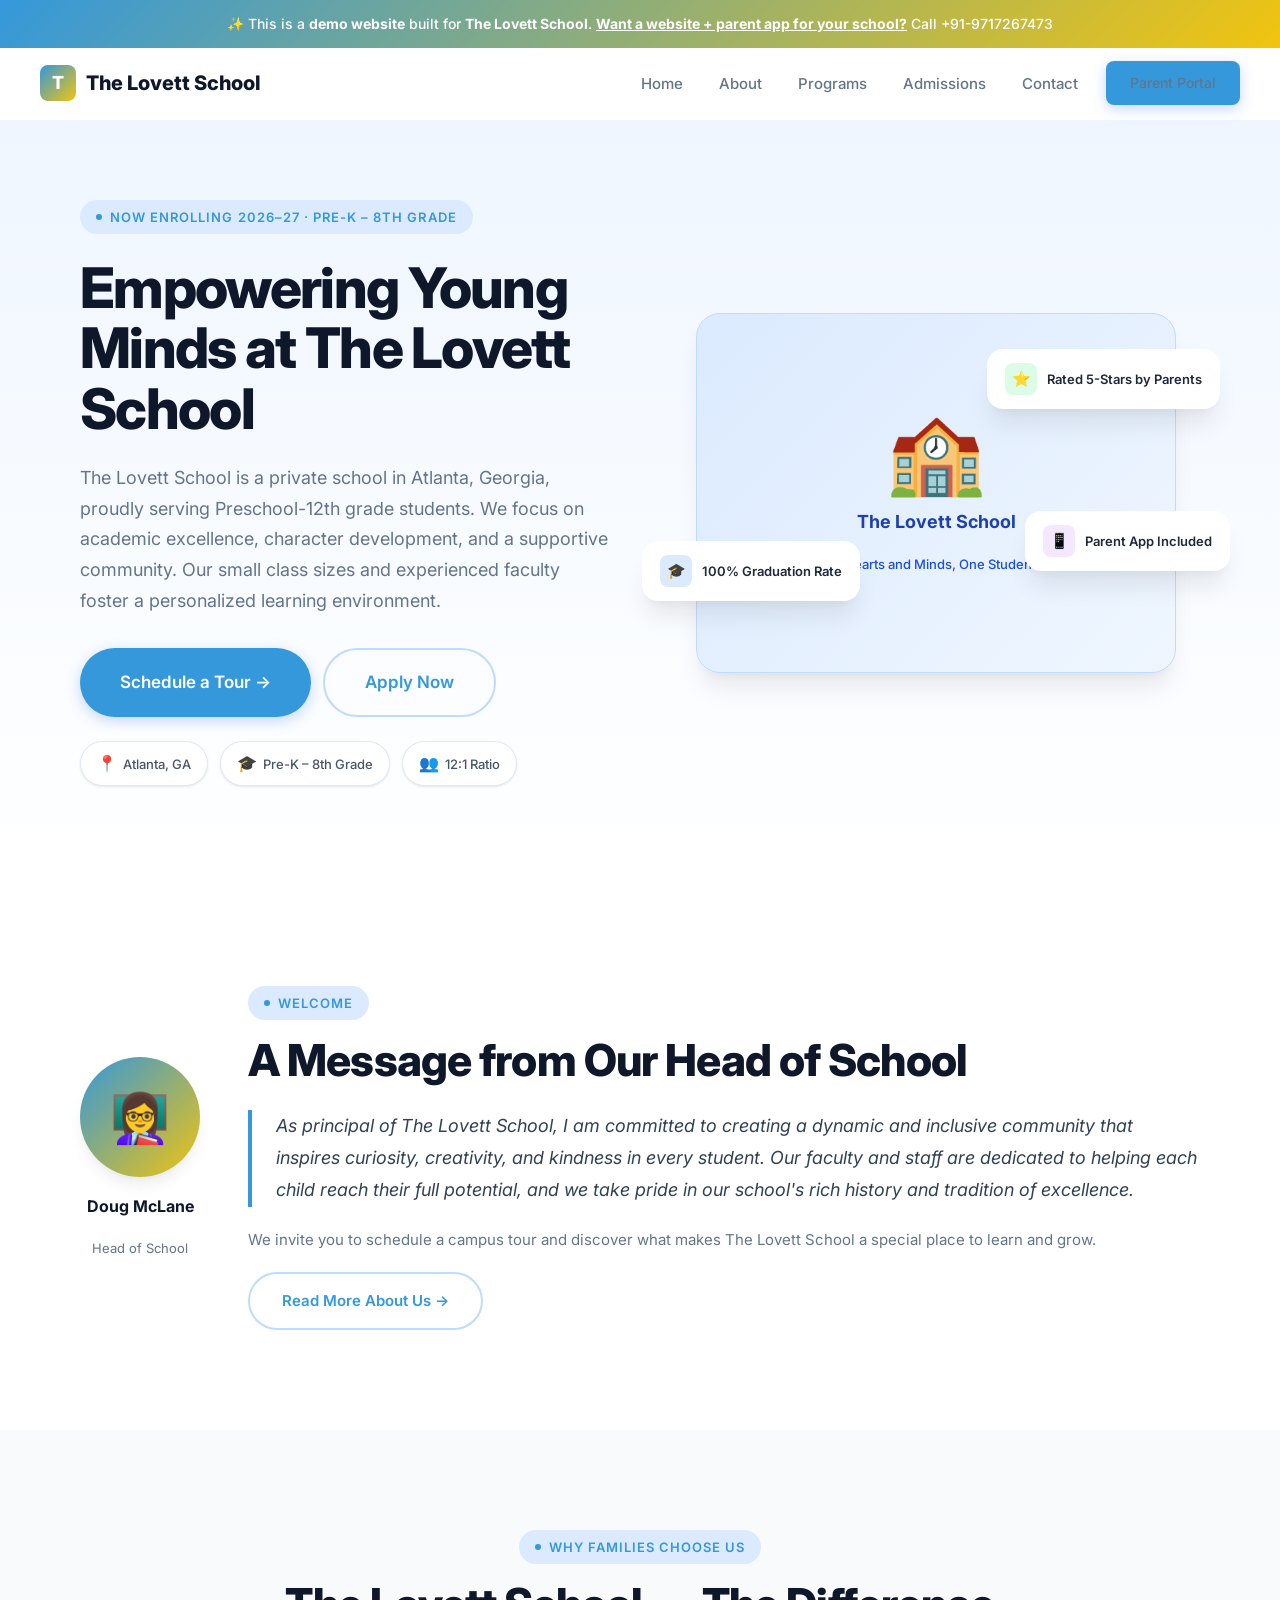
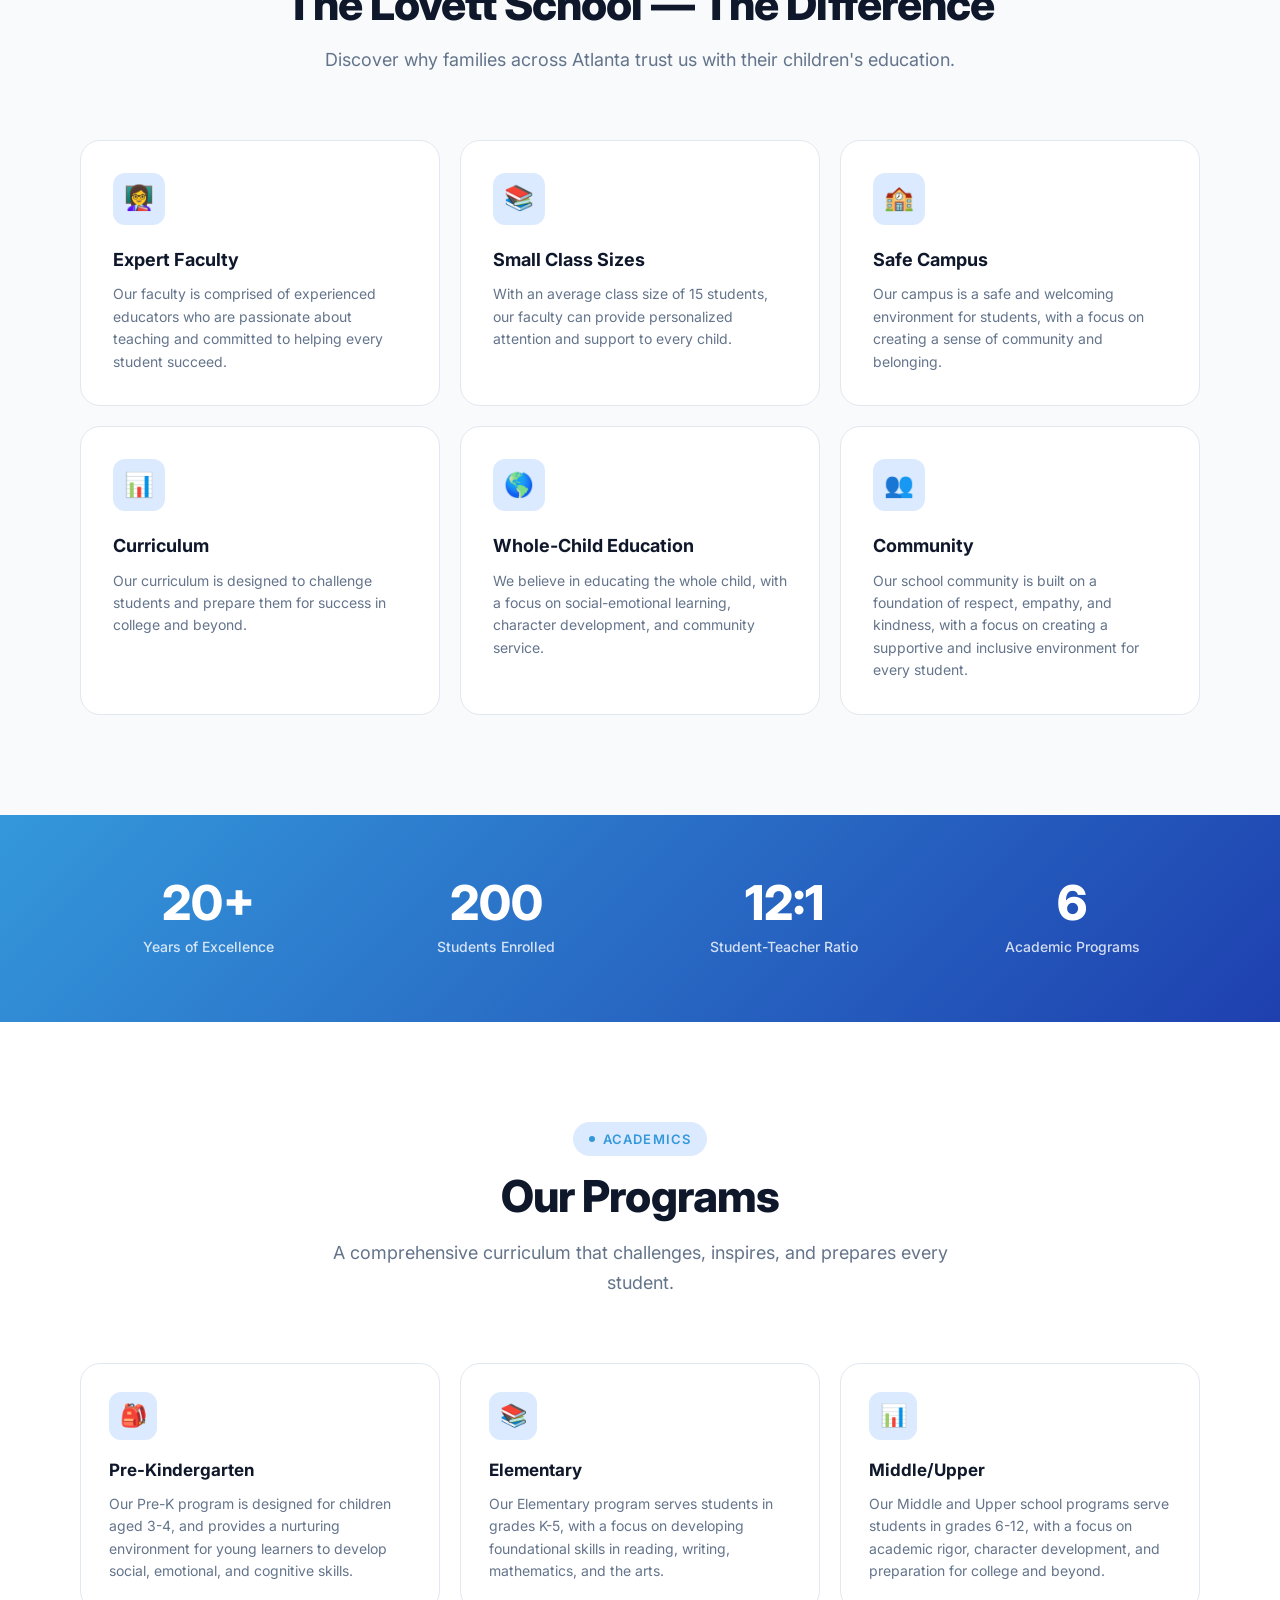
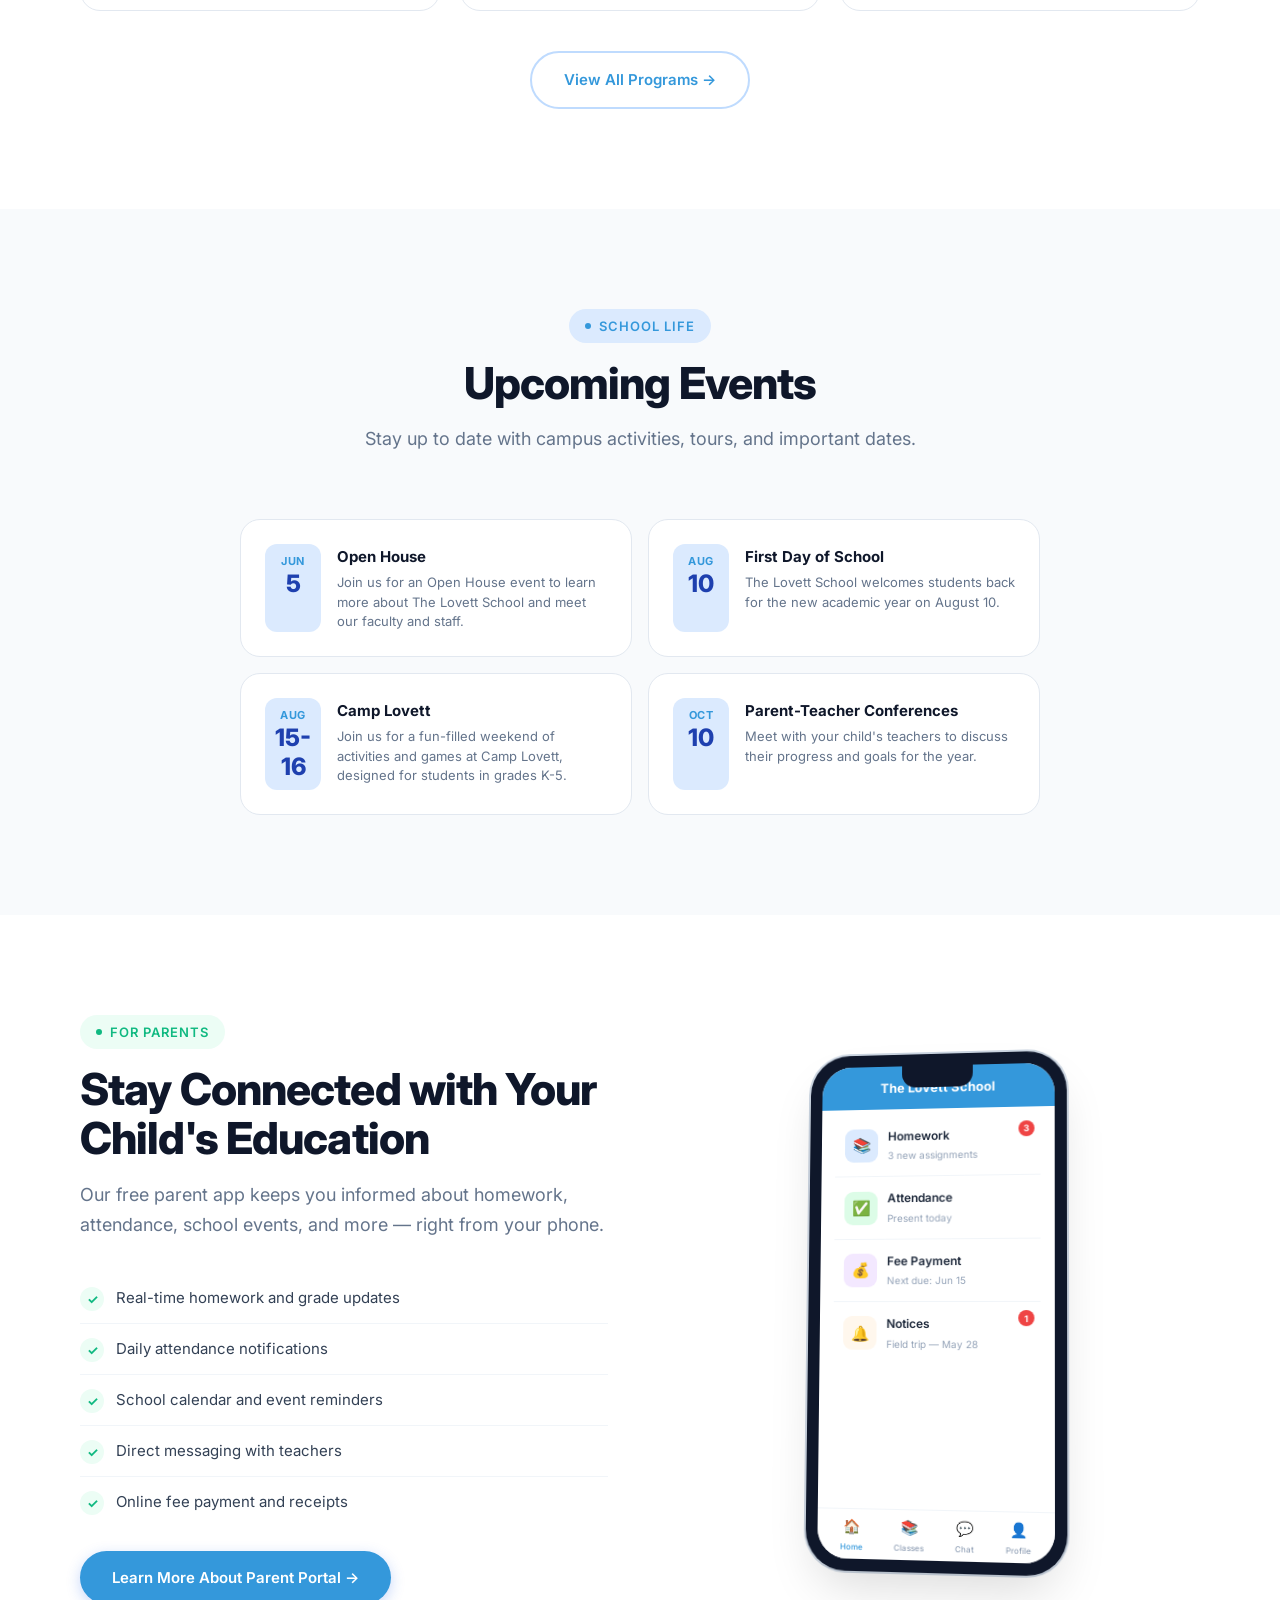
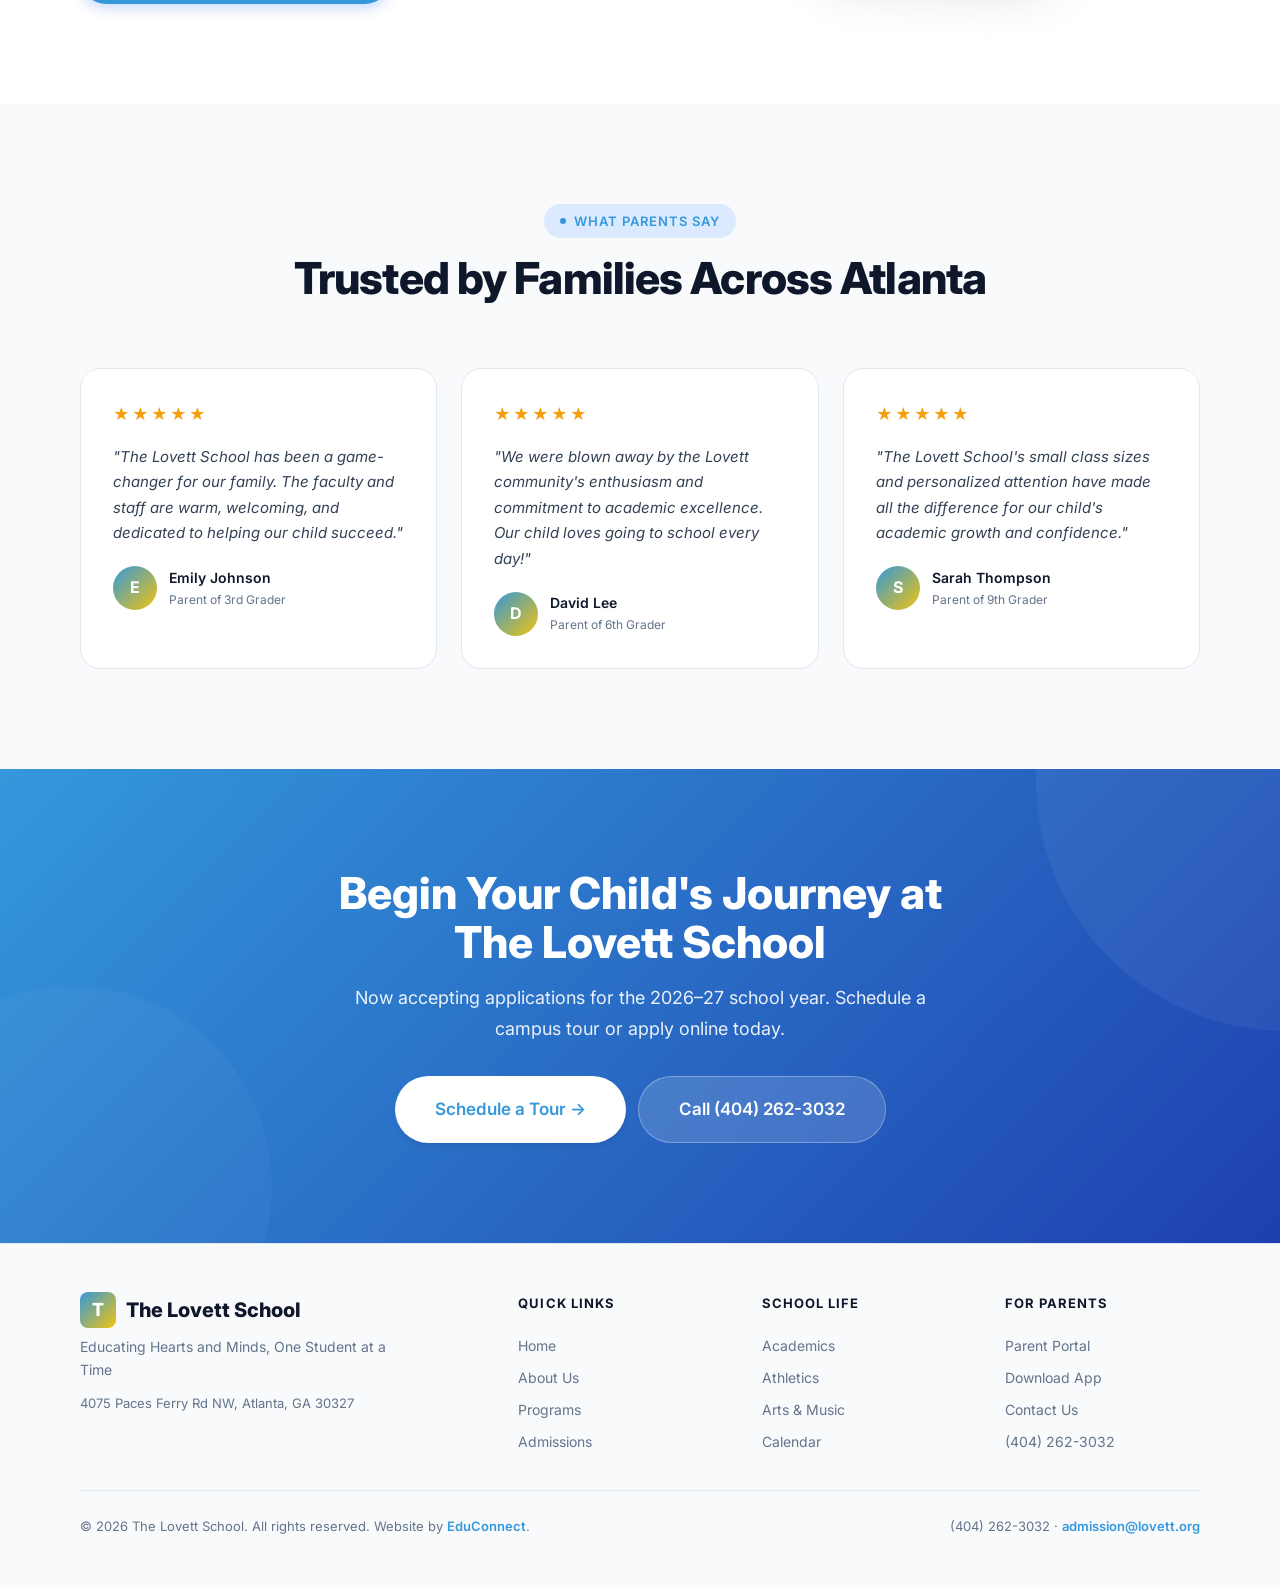
==== index.html @ d3aa0a4f "Initial demo site for The Lovett School" ====
<!DOCTYPE html><html lang="en"><head>
  <meta charset="UTF-8"><meta name="viewport" content="width=device-width,initial-scale=1.0">
  <title>Home — The Lovett School</title>
  <meta name="description" content="Home — The Lovett School, a premier school in Atlanta, GA serving Pre-K – 8th Grade.">
  <meta property="og:title" content="Home — The Lovett School"><meta property="og:type" content="website">
  <link rel="preconnect" href="https://fonts.googleapis.com"><link rel="preconnect" href="https://fonts.gstatic.com" crossorigin>
  <link href="https://fonts.googleapis.com/css2?family=Inter:wght@400;500;600;700;800&display=swap" rel="stylesheet">
  <link rel="stylesheet" href="/styles.css"><script src="/main.js" defer></script>
</head><body><div class="demo-banner">
  ✨ This is a <strong>demo website</strong> built for <strong>The Lovett School</strong>.
  <a href="mailto:bhupender@myfirststepschool.com">Want a website + parent app for your school?</a> Call +91-9717267473
</div>
<nav class="navbar">
  <a href="/" class="logo"><span class="logo-icon">T</span>The Lovett School</a>
  <div class="nav-links">
    <a href="/">Home</a>
    <a href="/about.html">About</a>
    <a href="/programs.html">Programs</a>
    <a href="/admissions.html">Admissions</a>
    <a href="/contact.html">Contact</a>
    <a href="/parents.html" class="btn btn-primary" style="padding:10px 24px;font-size:14px">Parent Portal</a>
  </div>
  <button class="hamburger" aria-label="Toggle menu"><span></span><span></span><span></span></button>
</nav><main>
<section class="hero"><div class="container"><div class="hero-inner">
  <div class="hero-content">
    <div class="badge animate-on-scroll mb-6">Now Enrolling 2026–27 · Pre-K – 8th Grade</div>
    <h1 class="heading-xl animate-on-scroll mb-6">Empowering Young Minds at The Lovett School</h1>
    <p class="text-lg text-muted animate-on-scroll mb-8">The Lovett School is a private school in Atlanta, Georgia, proudly serving Preschool-12th grade students. We focus on academic excellence, character development, and a supportive community. Our small class sizes and experienced faculty foster a personalized learning environment.</p>
    <div class="hero-actions animate-on-scroll">
      <a href="/admissions.html" class="btn btn-primary btn-lg">Schedule a Tour →</a>
      <a href="/admissions.html" class="btn btn-outline btn-lg">Apply Now</a>
    </div>
    <div class="hero-info-cards animate-on-scroll" style="margin-top:24px">
      <div class="info-chip"><span class="ic-icon">📍</span> Atlanta, GA</div>
      <div class="info-chip"><span class="ic-icon">🎓</span> Pre-K – 8th Grade</div>
      <div class="info-chip"><span class="ic-icon">👥</span> 12:1 Ratio</div>
    </div>
  </div>
  <div class="hero-visual animate-on-scroll">
    <div class="school-illustration"><div class="school-illustration-inner">
      <div class="school-building">🏫</div><h3>The Lovett School</h3><p>Educating Hearts and Minds, One Student at a Time</p>
    </div></div>
    <div class="float-card card-1"><div class="fc-icon green">⭐</div>Rated 5-Stars by Parents</div>
    <div class="float-card card-2"><div class="fc-icon blue">🎓</div>100% Graduation Rate</div>
    <div class="float-card card-3"><div class="fc-icon purple">📱</div>Parent App Included</div>
  </div>
</div></div></section>

<section class="welcome-section section-padding"><div class="container"><div class="welcome-grid">
  <div class="principal-card animate-on-scroll">
    <div class="principal-avatar">👩‍🏫</div>
    <div class="principal-name">Doug McLane</div><div class="principal-title">Head of School</div>
  </div>
  <div class="welcome-text animate-on-scroll">
    <div class="badge mb-4">Welcome</div>
    <h2 class="heading-lg mb-6">A Message from Our Head of School</h2>
    <blockquote>As principal of The Lovett School, I am committed to creating a dynamic and inclusive community that inspires curiosity, creativity, and kindness in every student. Our faculty and staff are dedicated to helping each child reach their full potential, and we take pride in our school's rich history and tradition of excellence.</blockquote>
    <p>We invite you to schedule a campus tour and discover what makes The Lovett School a special place to learn and grow.</p>
    <a href="/about.html" class="btn btn-outline" style="margin-top:20px">Read More About Us →</a>
  </div>
</div></div></section>

<section class="features-section section-padding"><div class="container">
  <div class="text-center mb-16">
    <div class="badge animate-on-scroll mb-4">Why Families Choose Us</div>
    <h2 class="heading-lg animate-on-scroll mb-4">The Lovett School — The Difference</h2>
    <p class="text-lg text-muted max-w-lg mx-auto animate-on-scroll">Discover why families across Atlanta trust us with their children's education.</p>
  </div>
  <div class="features-grid">
      <div class="feature-card animate-on-scroll stagger-1">
        <div class="feature-icon">👩‍🏫</div><h3>Expert Faculty</h3><p>Our faculty is comprised of experienced educators who are passionate about teaching and committed to helping every student succeed.</p>
      </div>
      <div class="feature-card animate-on-scroll stagger-2">
        <div class="feature-icon">📚</div><h3>Small Class Sizes</h3><p>With an average class size of 15 students, our faculty can provide personalized attention and support to every child.</p>
      </div>
      <div class="feature-card animate-on-scroll stagger-3">
        <div class="feature-icon">🏫</div><h3>Safe Campus</h3><p>Our campus is a safe and welcoming environment for students, with a focus on creating a sense of community and belonging.</p>
      </div>
      <div class="feature-card animate-on-scroll stagger-4">
        <div class="feature-icon">📊</div><h3>Curriculum</h3><p>Our curriculum is designed to challenge students and prepare them for success in college and beyond.</p>
      </div>
      <div class="feature-card animate-on-scroll stagger-5">
        <div class="feature-icon">🌎</div><h3>Whole-Child Education</h3><p>We believe in educating the whole child, with a focus on social-emotional learning, character development, and community service.</p>
      </div>
      <div class="feature-card animate-on-scroll stagger-6">
        <div class="feature-icon">👥</div><h3>Community</h3><p>Our school community is built on a foundation of respect, empathy, and kindness, with a focus on creating a supportive and inclusive environment for every student.</p>
      </div></div>
</div></section>

<section class="stats-section"><div class="container"><div class="stats-grid">
  <div class="animate-on-scroll stagger-1"><div class="stat-value" data-count="20" data-suffix="+">0+</div><div class="stat-label">Years of Excellence</div></div>
  <div class="animate-on-scroll stagger-2"><div class="stat-value" data-count="200">0</div><div class="stat-label">Students Enrolled</div></div>
  <div class="animate-on-scroll stagger-3"><div class="stat-value">12:1</div><div class="stat-label">Student-Teacher Ratio</div></div>
  <div class="animate-on-scroll stagger-4"><div class="stat-value" data-count="6">0</div><div class="stat-label">Academic Programs</div></div>
</div></div></section>

<section class="programs-section section-padding"><div class="container">
  <div class="text-center mb-16">
    <div class="badge animate-on-scroll mb-4">Academics</div>
    <h2 class="heading-lg animate-on-scroll mb-4">Our Programs</h2>
    <p class="text-lg text-muted max-w-lg mx-auto animate-on-scroll">A comprehensive curriculum that challenges, inspires, and prepares every student.</p>
  </div>
  <div class="programs-grid">
      <div class="program-card animate-on-scroll stagger-1">
        <div class="program-icon">🎒</div><h3>Pre-Kindergarten</h3><p>Our Pre-K program is designed for children aged 3-4, and provides a nurturing environment for young learners to develop social, emotional, and cognitive skills.</p>
      </div>
      <div class="program-card animate-on-scroll stagger-2">
        <div class="program-icon">📚</div><h3>Elementary</h3><p>Our Elementary program serves students in grades K-5, with a focus on developing foundational skills in reading, writing, mathematics, and the arts.</p>
      </div>
      <div class="program-card animate-on-scroll stagger-3">
        <div class="program-icon">📊</div><h3>Middle/Upper</h3><p>Our Middle and Upper school programs serve students in grades 6-12, with a focus on academic rigor, character development, and preparation for college and beyond.</p>
      </div></div>
  <div class="text-center animate-on-scroll" style="margin-top:40px"><a href="/programs.html" class="btn btn-outline">View All Programs →</a></div>
</div></section>

<section class="events-section section-padding"><div class="container">
  <div class="text-center mb-16">
    <div class="badge animate-on-scroll mb-4">School Life</div>
    <h2 class="heading-lg animate-on-scroll mb-4">Upcoming Events</h2>
    <p class="text-lg text-muted max-w-lg mx-auto animate-on-scroll">Stay up to date with campus activities, tours, and important dates.</p>
  </div>
  <div class="events-grid"><div class="event-card animate-on-scroll stagger-1">
        <div class="event-date"><div class="month">Jun</div><div class="day">5</div></div>
        <div class="event-info"><h4>Open House</h4><p>Join us for an Open House event to learn more about The Lovett School and meet our faculty and staff.</p></div>
      </div><div class="event-card animate-on-scroll stagger-2">
        <div class="event-date"><div class="month">Aug</div><div class="day">10</div></div>
        <div class="event-info"><h4>First Day of School</h4><p>The Lovett School welcomes students back for the new academic year on August 10.</p></div>
      </div><div class="event-card animate-on-scroll stagger-3">
        <div class="event-date"><div class="month">Aug</div><div class="day">15-16</div></div>
        <div class="event-info"><h4>Camp Lovett</h4><p>Join us for a fun-filled weekend of activities and games at Camp Lovett, designed for students in grades K-5.</p></div>
      </div><div class="event-card animate-on-scroll stagger-4">
        <div class="event-date"><div class="month">Oct</div><div class="day">10</div></div>
        <div class="event-info"><h4>Parent-Teacher Conferences</h4><p>Meet with your child's teachers to discuss their progress and goals for the year.</p></div>
      </div></div>
</div></section>

<section class="portal-section section-padding"><div class="container"><div class="portal-grid">
  <div>
    <div class="badge accent animate-on-scroll mb-4">For Parents</div>
    <h2 class="heading-lg animate-on-scroll mb-4">Stay Connected with Your Child's Education</h2>
    <p class="text-lg text-muted animate-on-scroll mb-8">Our free parent app keeps you informed about homework, attendance, school events, and more — right from your phone.</p>
    <ul class="portal-features animate-on-scroll">
      <li><span class="pf-icon">✓</span>Real-time homework and grade updates</li>
      <li><span class="pf-icon">✓</span>Daily attendance notifications</li>
      <li><span class="pf-icon">✓</span>School calendar and event reminders</li>
      <li><span class="pf-icon">✓</span>Direct messaging with teachers</li>
      <li><span class="pf-icon">✓</span>Online fee payment and receipts</li>
    </ul>
    <a href="/parents.html" class="btn btn-primary animate-on-scroll" style="margin-top:24px">Learn More About Parent Portal →</a>
  </div>
  <div class="animate-on-scroll" style="display:flex;justify-content:center">
    <div class="phone-mockup"><div class="phone-screen">
      <div class="phone-status-bar">The Lovett School</div>
      <div class="phone-screen-content">
        <div class="phone-nav-item"><div class="phone-nav-icon blue">📚</div><div><div class="phone-nav-label">Homework</div><div class="phone-nav-sub">3 new assignments</div></div><div class="phone-badge">3</div></div>
        <div class="phone-nav-item"><div class="phone-nav-icon green">✅</div><div><div class="phone-nav-label">Attendance</div><div class="phone-nav-sub">Present today</div></div></div>
        <div class="phone-nav-item"><div class="phone-nav-icon purple">💰</div><div><div class="phone-nav-label">Fee Payment</div><div class="phone-nav-sub">Next due: Jun 15</div></div></div>
        <div class="phone-nav-item"><div class="phone-nav-icon orange">🔔</div><div><div class="phone-nav-label">Notices</div><div class="phone-nav-sub">Field trip — May 28</div></div><div class="phone-badge">1</div></div>
      </div>
      <div class="phone-bottom-bar">
        <div class="phone-tab active"><div style="font-size:14px">🏠</div>Home</div>
        <div class="phone-tab"><div style="font-size:14px">📚</div>Classes</div>
        <div class="phone-tab"><div style="font-size:14px">💬</div>Chat</div>
        <div class="phone-tab"><div style="font-size:14px">👤</div>Profile</div>
      </div>
    </div></div>
  </div>
</div></div></section>

<section class="testimonials-section section-padding"><div class="container">
  <div class="text-center mb-16">
    <div class="badge animate-on-scroll mb-4">What Parents Say</div>
    <h2 class="heading-lg animate-on-scroll mb-4">Trusted by Families Across Atlanta</h2>
  </div>
  <div class="testimonials-grid">
      <div class="testimonial-card animate-on-scroll stagger-1">
        <div class="stars"><span class="star">★</span><span class="star">★</span><span class="star">★</span><span class="star">★</span><span class="star">★</span></div>
        <p class="testimonial-text">"The Lovett School has been a game-changer for our family. The faculty and staff are warm, welcoming, and dedicated to helping our child succeed."</p>
        <div class="testimonial-author"><div class="author-avatar">E</div>
        <div class="author-info"><div class="author-name">Emily Johnson</div><div class="author-role">Parent of 3rd Grader</div></div></div>
      </div>
      <div class="testimonial-card animate-on-scroll stagger-2">
        <div class="stars"><span class="star">★</span><span class="star">★</span><span class="star">★</span><span class="star">★</span><span class="star">★</span></div>
        <p class="testimonial-text">"We were blown away by the Lovett community's enthusiasm and commitment to academic excellence. Our child loves going to school every day!"</p>
        <div class="testimonial-author"><div class="author-avatar">D</div>
        <div class="author-info"><div class="author-name">David Lee</div><div class="author-role">Parent of 6th Grader</div></div></div>
      </div>
      <div class="testimonial-card animate-on-scroll stagger-3">
        <div class="stars"><span class="star">★</span><span class="star">★</span><span class="star">★</span><span class="star">★</span><span class="star">★</span></div>
        <p class="testimonial-text">"The Lovett School's small class sizes and personalized attention have made all the difference for our child's academic growth and confidence."</p>
        <div class="testimonial-author"><div class="author-avatar">S</div>
        <div class="author-info"><div class="author-name">Sarah Thompson</div><div class="author-role">Parent of 9th Grader</div></div></div>
      </div></div>
</div></section>

<section class="cta-section"><div class="container"><div class="cta-content animate-on-scroll">
  <h2>Begin Your Child's Journey at The Lovett School</h2>
  <p>Now accepting applications for the 2026–27 school year. Schedule a campus tour or apply online today.</p>
  <div class="cta-actions">
    <a href="/admissions.html" class="btn btn-white btn-lg">Schedule a Tour →</a>
    <a href="tel:(404) 262-3032" class="btn btn-lg" style="background:rgba(255,255,255,.15);color:white;border:1px solid rgba(255,255,255,.3)">Call (404) 262-3032</a>
  </div>
</div></div></section>
</main><footer class="footer">
  <div class="container">
    <div class="footer-grid">
      <div class="footer-brand">
        <div class="logo" style="margin-bottom:8px"><span class="logo-icon">T</span>The Lovett School</div>
        <p>Educating Hearts and Minds, One Student at a Time</p>
        <p style="margin-top:12px;font-size:13px">4075 Paces Ferry Rd NW, Atlanta, GA 30327</p>
      </div>
      <div class="footer-col"><h4>Quick Links</h4><a href="/">Home</a><a href="/about.html">About Us</a><a href="/programs.html">Programs</a><a href="/admissions.html">Admissions</a></div>
      <div class="footer-col"><h4>School Life</h4><a href="/programs.html">Academics</a><a href="/programs.html">Athletics</a><a href="/programs.html">Arts &amp; Music</a><a href="/contact.html">Calendar</a></div>
      <div class="footer-col"><h4>For Parents</h4><a href="/parents.html">Parent Portal</a><a href="/parents.html">Download App</a><a href="/contact.html">Contact Us</a><a href="tel:(404) 262-3032">(404) 262-3032</a></div>
    </div>
    <div class="footer-bottom">
      <p>&copy; 2026 The Lovett School. All rights reserved. Website by <a href="mailto:bhupender@myfirststepschool.com">EduConnect</a>.</p>
      <p>(404) 262-3032 &middot; <a href="mailto:admission@lovett.org">admission@lovett.org</a></p>
    </div>
  </div>
</footer></body></html>
---- styles.css ----
/* ===== DESIGN SYSTEM — LIGHT PROFESSIONAL ===== */
:root{
  --primary:#3498db;--primary-50:#eff6ff;--primary-100:#dbeafe;--primary-200:#bfdbfe;
  --primary-500:#3498db;--primary-600:#1d4ed8;--primary-700:#1e40af;
  --secondary:#f1c40f;--accent:#10b981;--accent-50:#ecfdf5;
  --white:#fff;--gray-50:#f8fafc;--gray-100:#f1f5f9;--gray-200:#e2e8f0;--gray-300:#cbd5e1;
  --gray-400:#94a3b8;--gray-500:#64748b;--gray-600:#475569;--gray-700:#334155;
  --gray-800:#1e293b;--gray-900:#0f172a;
  --bg:var(--white);--bg-alt:var(--gray-50);--text:var(--gray-700);
  --text-heading:var(--gray-900);--text-muted:var(--gray-500);--border:var(--gray-200);
  --shadow-sm:0 1px 3px rgba(0,0,0,.06),0 1px 2px rgba(0,0,0,.04);
  --shadow-md:0 4px 6px -1px rgba(0,0,0,.07),0 2px 4px -2px rgba(0,0,0,.05);
  --shadow-lg:0 10px 15px -3px rgba(0,0,0,.08),0 4px 6px -4px rgba(0,0,0,.04);
  --shadow-xl:0 20px 25px -5px rgba(0,0,0,.08),0 8px 10px -6px rgba(0,0,0,.04);
  --shadow-2xl:0 25px 50px -12px rgba(0,0,0,.15);
  --shadow-primary:0 4px 14px rgba(37,99,235,.25);
  --radius-sm:8px;--radius-md:12px;--radius-lg:16px;--radius-xl:20px;--radius-2xl:24px;--radius-full:9999px;
  --font:'Inter',-apple-system,BlinkMacSystemFont,'Segoe UI',sans-serif;
}
*,*::before,*::after{margin:0;padding:0;box-sizing:border-box}
html{scroll-behavior:smooth;-webkit-font-smoothing:antialiased}
body{font-family:var(--font);background:var(--bg);color:var(--text);line-height:1.7;overflow-x:hidden;font-size:16px}
a{color:inherit;text-decoration:none}img{max-width:100%;display:block}button{font-family:inherit;cursor:pointer}
.container{max-width:1200px;margin:0 auto;padding:0 24px}
@media(min-width:768px){.container{padding:0 40px}}
.section-padding{padding:80px 0}
@media(min-width:768px){.section-padding{padding:100px 0}}
.badge{display:inline-flex;align-items:center;gap:8px;padding:6px 16px;font-size:13px;font-weight:600;text-transform:uppercase;letter-spacing:.08em;border-radius:var(--radius-full);background:var(--primary-100);color:var(--primary)}
.badge::before{content:'';width:6px;height:6px;border-radius:50%;background:var(--primary);animation:pulse 2s infinite}
.badge.accent{background:var(--accent-50);color:var(--accent)}.badge.accent::before{background:var(--accent)}
.heading-xl{font-size:clamp(32px,5vw,56px);font-weight:800;line-height:1.08;letter-spacing:-.03em;color:var(--text-heading)}
.heading-lg{font-size:clamp(28px,4vw,44px);font-weight:800;line-height:1.12;letter-spacing:-.02em;color:var(--text-heading)}
.heading-md{font-size:clamp(22px,3vw,32px);font-weight:700;line-height:1.2;color:var(--text-heading)}
.heading-sm{font-size:20px;font-weight:700;line-height:1.3;color:var(--text-heading)}
.text-lg{font-size:18px;line-height:1.7;color:var(--text)}
.text-base{font-size:16px;line-height:1.7;color:var(--text)}
.text-sm{font-size:14px;line-height:1.6;color:var(--text-muted)}
.text-center{text-align:center}.text-muted{color:var(--text-muted)}
.gradient-text{background:linear-gradient(135deg,var(--primary),var(--secondary));-webkit-background-clip:text;-webkit-text-fill-color:transparent;background-clip:text}
.max-w-lg{max-width:640px}.mx-auto{margin-left:auto;margin-right:auto}
.mb-4{margin-bottom:16px}.mb-6{margin-bottom:24px}.mb-8{margin-bottom:32px}
.mb-12{margin-bottom:48px}.mb-16{margin-bottom:64px}
.btn{display:inline-flex;align-items:center;justify-content:center;gap:8px;padding:14px 32px;font-size:15px;font-weight:600;border-radius:var(--radius-full);border:none;cursor:pointer;transition:all .25s cubic-bezier(.4,0,.2,1);text-decoration:none;white-space:nowrap}
.btn-primary{background:var(--primary);color:var(--white);box-shadow:var(--shadow-primary)}
.btn-primary:hover{background:var(--primary-600);transform:translateY(-2px);box-shadow:0 8px 24px rgba(37,99,235,.3)}
.btn-lg{padding:18px 40px;font-size:17px}
.btn-outline{background:transparent;color:var(--primary);border:2px solid var(--primary-200)}
.btn-outline:hover{background:var(--primary-50);border-color:var(--primary);transform:translateY(-2px)}
.btn-white{background:var(--white);color:var(--primary);box-shadow:var(--shadow-md)}
.btn-white:hover{transform:translateY(-2px);box-shadow:var(--shadow-lg)}
.demo-banner{background:linear-gradient(135deg,var(--primary),var(--secondary));color:var(--white);text-align:center;padding:12px 24px;font-size:14px;font-weight:500;position:relative;z-index:200}
.demo-banner strong{font-weight:700}.demo-banner a{color:var(--white);text-decoration:underline;font-weight:700}
.navbar{position:sticky;top:0;z-index:100;display:flex;justify-content:space-between;align-items:center;padding:0 24px;height:72px;background:rgba(255,255,255,.92);backdrop-filter:blur(20px) saturate(180%);border-bottom:1px solid transparent;transition:all .3s ease}
@media(min-width:768px){.navbar{padding:0 40px}}
.navbar.scrolled{border-bottom-color:var(--border);box-shadow:var(--shadow-sm)}
.logo{display:flex;align-items:center;gap:10px;font-size:18px;font-weight:800;color:var(--text-heading)}
@media(min-width:768px){.logo{font-size:20px}}
.logo-icon{width:36px;height:36px;border-radius:var(--radius-sm);background:linear-gradient(135deg,var(--primary),var(--secondary));display:flex;align-items:center;justify-content:center;color:white;font-size:18px;font-weight:800}
.nav-links{display:flex;gap:4px;align-items:center}
.nav-links a{padding:8px 16px;font-size:15px;font-weight:500;color:var(--text-muted);border-radius:var(--radius-sm);transition:all .2s ease}
.nav-links a:hover{color:var(--text-heading);background:var(--gray-50)}
.nav-links .btn{margin-left:8px}
.hamburger{display:none;background:none;border:none;padding:8px;min-height:44px;min-width:44px;flex-direction:column;justify-content:center;align-items:center}
.hamburger span{display:block;width:22px;height:2px;background:var(--gray-700);margin:3px 0;transition:all .3s ease;border-radius:2px}
.hamburger.active span:nth-child(1){transform:rotate(45deg) translate(4px,4px)}
.hamburger.active span:nth-child(2){opacity:0}
.hamburger.active span:nth-child(3){transform:rotate(-45deg) translate(4px,-4px)}
@media(max-width:768px){.hamburger{display:flex}.nav-links{display:none;position:fixed;top:72px;left:0;right:0;bottom:0;background:var(--white);flex-direction:column;align-items:center;justify-content:center;gap:16px;z-index:200}.nav-links.open{display:flex}.nav-links a{font-size:18px;padding:12px 24px}}
.hero{position:relative;overflow:hidden;background:linear-gradient(180deg,var(--primary-50) 0%,var(--white) 100%)}
.hero-inner{display:grid;grid-template-columns:1fr;gap:48px;align-items:center;padding:60px 0 80px}
@media(min-width:1024px){.hero-inner{grid-template-columns:1fr 1fr;gap:64px;padding:80px 0 100px}}
.hero-content{max-width:560px}
@media(max-width:1023px){.hero-content{text-align:center;margin:0 auto}}
.hero-actions{display:flex;gap:12px;flex-wrap:wrap}
@media(max-width:1023px){.hero-actions{justify-content:center}}
.hero-visual{display:flex;justify-content:center;align-items:center;position:relative}
.school-illustration{position:relative;width:100%;max-width:480px;aspect-ratio:4/3;border-radius:var(--radius-2xl);overflow:hidden;background:linear-gradient(135deg,var(--primary-100),var(--primary-50));border:1px solid var(--primary-200);box-shadow:var(--shadow-xl)}
.school-illustration-inner{width:100%;height:100%;display:flex;flex-direction:column;align-items:center;justify-content:center;gap:16px;padding:32px}
.school-building{font-size:80px;line-height:1}
.school-illustration h3{font-size:18px;font-weight:700;color:var(--primary-700);text-align:center}
.school-illustration p{font-size:13px;color:var(--primary-600);text-align:center;font-weight:500}
.hero-info-cards{display:flex;gap:12px;flex-wrap:wrap;margin-top:20px}
@media(max-width:1023px){.hero-info-cards{justify-content:center}}
.info-chip{display:flex;align-items:center;gap:6px;padding:8px 16px;background:var(--white);border:1px solid var(--border);border-radius:var(--radius-full);font-size:13px;font-weight:500;color:var(--gray-600);box-shadow:var(--shadow-sm)}
.info-chip .ic-icon{font-size:16px}
.float-card{position:absolute;background:var(--white);border-radius:var(--radius-lg);box-shadow:var(--shadow-xl);padding:14px 18px;display:flex;align-items:center;gap:10px;font-size:13px;font-weight:600;color:var(--gray-800);animation:float-gentle 4s ease-in-out infinite;z-index:5;white-space:nowrap}
.float-card.card-1{top:10%;right:-20px;animation-delay:0s}
.float-card.card-2{bottom:20%;left:-30px;animation-delay:1.5s}
.float-card.card-3{top:55%;right:-30px;animation-delay:3s}
.float-card .fc-icon{width:32px;height:32px;border-radius:8px;display:flex;align-items:center;justify-content:center;font-size:15px}
.float-card .fc-icon.green{background:#dcfce7;color:#16a34a}
.float-card .fc-icon.blue{background:var(--primary-100);color:var(--primary)}
.float-card .fc-icon.purple{background:#f3e8ff;color:#9333ea}
.welcome-section{background:var(--white)}
.welcome-grid{display:grid;grid-template-columns:1fr;gap:40px;align-items:center}
@media(min-width:768px){.welcome-grid{grid-template-columns:auto 1fr;gap:48px}}
.principal-card{display:flex;flex-direction:column;align-items:center;text-align:center;gap:16px}
.principal-avatar{width:120px;height:120px;border-radius:50%;background:linear-gradient(135deg,var(--primary),var(--secondary));display:flex;align-items:center;justify-content:center;font-size:48px;color:white;box-shadow:var(--shadow-lg)}
.principal-name{font-size:16px;font-weight:700;color:var(--text-heading)}
.principal-title{font-size:13px;color:var(--text-muted)}
.welcome-text blockquote{font-size:18px;font-style:italic;color:var(--text);line-height:1.8;border-left:4px solid var(--primary);padding-left:24px;margin-bottom:20px}
.welcome-text p{font-size:15px;color:var(--text-muted);line-height:1.7}
.features-section{background:var(--bg-alt)}
.features-grid{display:grid;grid-template-columns:1fr;gap:20px}
@media(min-width:640px){.features-grid{grid-template-columns:repeat(2,1fr)}}
@media(min-width:1024px){.features-grid{grid-template-columns:repeat(3,1fr)}}
.feature-card{position:relative;padding:32px;border-radius:var(--radius-xl);background:var(--white);border:1px solid var(--border);transition:all .3s ease;overflow:hidden}
.feature-card:hover{transform:translateY(-4px);box-shadow:var(--shadow-lg);border-color:var(--primary-200)}
.feature-icon{width:52px;height:52px;border-radius:var(--radius-md);background:var(--primary-100);display:flex;align-items:center;justify-content:center;margin-bottom:20px;font-size:24px;transition:transform .3s ease}
.feature-card:hover .feature-icon{transform:scale(1.1)}
.feature-card h3{font-size:18px;font-weight:700;color:var(--text-heading);margin-bottom:8px}
.feature-card p{font-size:14px;color:var(--text-muted);line-height:1.6}
.programs-section{background:var(--white)}
.programs-grid{display:grid;grid-template-columns:1fr;gap:20px}
@media(min-width:640px){.programs-grid{grid-template-columns:repeat(2,1fr)}}
@media(min-width:1024px){.programs-grid{grid-template-columns:repeat(3,1fr)}}
.program-card{padding:28px;border-radius:var(--radius-xl);background:var(--white);border:1px solid var(--border);transition:all .3s ease;position:relative;overflow:hidden}
.program-card::before{content:'';position:absolute;top:0;left:0;right:0;height:3px;background:linear-gradient(90deg,var(--primary),var(--secondary));transform:scaleX(0);transform-origin:left;transition:transform .3s ease}
.program-card:hover{transform:translateY(-4px);box-shadow:var(--shadow-lg);border-color:var(--primary-200)}
.program-card:hover::before{transform:scaleX(1)}
.program-icon{width:48px;height:48px;border-radius:var(--radius-md);background:var(--primary-100);display:flex;align-items:center;justify-content:center;margin-bottom:16px;font-size:22px}
.program-card h3{font-size:17px;font-weight:700;color:var(--text-heading);margin-bottom:8px}
.program-card p{font-size:14px;color:var(--text-muted);line-height:1.6}
.stats-section{background:linear-gradient(135deg,var(--primary),var(--primary-700));color:var(--white);padding:64px 0}
.stats-grid{display:grid;grid-template-columns:repeat(2,1fr);gap:32px;text-align:center}
@media(min-width:768px){.stats-grid{grid-template-columns:repeat(4,1fr)}}
.stat-value{font-size:clamp(32px,4vw,48px);font-weight:800;line-height:1}
.stat-label{font-size:14px;opacity:.8;margin-top:8px;font-weight:500}
.events-section{background:var(--bg-alt)}
.events-grid{display:grid;grid-template-columns:1fr;gap:16px;max-width:800px;margin:0 auto}
@media(min-width:640px){.events-grid{grid-template-columns:repeat(2,1fr)}}
.event-card{display:flex;gap:16px;padding:24px;border-radius:var(--radius-xl);background:var(--white);border:1px solid var(--border);transition:all .3s ease}
.event-card:hover{box-shadow:var(--shadow-md);border-color:var(--primary-200)}
.event-date{min-width:56px;text-align:center;padding:8px;border-radius:var(--radius-md);background:var(--primary-100)}
.event-date .month{font-size:11px;font-weight:700;text-transform:uppercase;color:var(--primary);letter-spacing:.05em}
.event-date .day{font-size:24px;font-weight:800;color:var(--primary-700);line-height:1.2}
.event-info h4{font-size:15px;font-weight:700;color:var(--text-heading);margin-bottom:4px}
.event-info p{font-size:13px;color:var(--text-muted);line-height:1.5}
.portal-section{background:var(--white)}
.portal-grid{display:grid;grid-template-columns:1fr;gap:48px;align-items:center}
@media(min-width:1024px){.portal-grid{grid-template-columns:1fr 1fr;gap:64px}}
.phone-mockup{position:relative;width:260px;height:520px;background:var(--gray-900);border-radius:40px;padding:12px;box-shadow:var(--shadow-2xl),0 0 0 2px var(--gray-300);margin:0 auto;transform:perspective(1000px) rotateY(-6deg) rotateX(3deg)}
.phone-mockup::before{content:'';position:absolute;top:12px;left:50%;transform:translateX(-50%);width:72px;height:22px;background:var(--gray-900);border-radius:0 0 14px 14px;z-index:10}
.phone-screen{width:100%;height:100%;background:var(--white);border-radius:30px;overflow:hidden;position:relative}
.phone-screen-content{padding:50px 14px 14px;font-size:12px;color:var(--gray-700)}
.phone-status-bar{position:absolute;top:0;left:0;right:0;height:44px;background:var(--primary);display:flex;align-items:center;justify-content:center;color:white;font-weight:700;font-size:13px;border-radius:18px 18px 0 0}
.phone-nav-item{display:flex;align-items:center;gap:10px;padding:12px 10px;border-bottom:1px solid var(--gray-100);position:relative}
.phone-nav-item:last-child{border-bottom:none}
.phone-nav-icon{width:34px;height:34px;border-radius:9px;display:flex;align-items:center;justify-content:center;font-size:15px;flex-shrink:0}
.phone-nav-icon.blue{background:var(--primary-100);color:var(--primary)}
.phone-nav-icon.green{background:#dcfce7;color:#16a34a}
.phone-nav-icon.purple{background:#f3e8ff;color:#9333ea}
.phone-nav-icon.orange{background:#fff7ed;color:#ea580c}
.phone-nav-label{font-weight:600;font-size:12px;color:var(--gray-800)}
.phone-nav-sub{font-size:10px;color:var(--gray-400);margin-top:1px}
.phone-badge{position:absolute;top:8px;right:6px;min-width:16px;height:16px;border-radius:8px;background:#ef4444;color:white;font-size:9px;font-weight:700;display:flex;align-items:center;justify-content:center;padding:0 4px}
.phone-bottom-bar{position:absolute;bottom:0;left:0;right:0;height:50px;background:var(--white);border-top:1px solid var(--gray-100);display:flex;align-items:center;justify-content:space-around;padding:0 8px;border-radius:0 0 18px 18px}
.phone-tab{display:flex;flex-direction:column;align-items:center;gap:2px;font-size:8px;color:var(--gray-400);font-weight:500}
.phone-tab.active{color:var(--primary)}
.portal-features{list-style:none;padding:0}
.portal-features li{display:flex;align-items:flex-start;gap:12px;padding:12px 0;border-bottom:1px solid var(--gray-100);font-size:15px;color:var(--text)}
.portal-features li:last-child{border-bottom:none}
.portal-features .pf-icon{width:24px;height:24px;border-radius:50%;background:var(--accent-50);color:var(--accent);display:flex;align-items:center;justify-content:center;flex-shrink:0;margin-top:2px;font-size:13px;font-weight:700}
.testimonials-section{background:var(--bg-alt)}
.testimonials-grid{display:grid;grid-template-columns:1fr;gap:24px}
@media(min-width:768px){.testimonials-grid{grid-template-columns:repeat(3,1fr)}}
.testimonial-card{padding:32px;border-radius:var(--radius-xl);background:var(--white);border:1px solid var(--border);transition:all .3s ease}
.testimonial-card:hover{box-shadow:var(--shadow-lg);transform:translateY(-4px)}
.stars{display:flex;gap:2px;margin-bottom:16px}.star{color:#f59e0b;font-size:16px}
.testimonial-text{font-size:15px;color:var(--text);line-height:1.7;margin-bottom:20px;font-style:italic}
.testimonial-author{display:flex;align-items:center;gap:12px}
.author-avatar{width:44px;height:44px;border-radius:50%;background:linear-gradient(135deg,var(--primary),var(--secondary));display:flex;align-items:center;justify-content:center;font-weight:700;color:var(--white);font-size:16px;flex-shrink:0}
.author-info .author-name{font-weight:600;font-size:14px;color:var(--text-heading)}
.author-info .author-role{font-size:12px;color:var(--text-muted)}
.cta-section{background:linear-gradient(135deg,var(--primary),var(--primary-700));color:var(--white);text-align:center;position:relative;overflow:hidden;padding:80px 0}
@media(min-width:768px){.cta-section{padding:100px 0}}
.cta-section::before{content:'';position:absolute;top:-50%;right:-20%;width:500px;height:500px;border-radius:50%;background:rgba(255,255,255,.05)}
.cta-section::after{content:'';position:absolute;bottom:-30%;left:-10%;width:400px;height:400px;border-radius:50%;background:rgba(255,255,255,.03)}
.cta-content{position:relative;z-index:1;max-width:640px;margin:0 auto}
.cta-content h2{font-size:clamp(28px,4vw,44px);font-weight:800;margin-bottom:16px;line-height:1.12}
.cta-content p{font-size:18px;opacity:.9;margin-bottom:32px;line-height:1.7}
.cta-actions{display:flex;gap:12px;justify-content:center;flex-wrap:wrap}
.page-hero{padding:100px 0 60px;background:linear-gradient(180deg,var(--primary-50) 0%,var(--white) 100%);text-align:center;position:relative}
@media(min-width:768px){.page-hero{padding:120px 0 70px}}
.content-section{padding:64px 0}.content-section .container{max-width:800px}
.content-section p{font-size:16px;color:var(--text);line-height:1.9;margin-bottom:24px}
.content-section p:last-child{margin-bottom:0}
.contact-grid{display:grid;grid-template-columns:1fr;gap:32px}
@media(min-width:768px){.contact-grid{grid-template-columns:1fr 1fr;gap:40px}}
.contact-info-card{padding:32px;border-radius:var(--radius-xl);background:var(--white);border:1px solid var(--border)}
.contact-item{display:flex;align-items:flex-start;gap:14px;margin-bottom:24px}
.contact-item:last-child{margin-bottom:0}
.contact-icon{width:44px;height:44px;border-radius:var(--radius-md);background:var(--primary-100);display:flex;align-items:center;justify-content:center;flex-shrink:0;font-size:20px}
.contact-item h4{font-weight:600;color:var(--text-heading);margin-bottom:2px;font-size:14px}
.contact-item p{color:var(--text-muted);font-size:14px}
.contact-form{background:var(--white);border-radius:var(--radius-xl);border:1px solid var(--border);padding:32px}
.form-group{margin-bottom:16px}.form-group:last-of-type{margin-bottom:24px}
.form-label{display:block;font-size:13px;font-weight:600;color:var(--text-heading);margin-bottom:6px}
.form-input,.form-textarea{width:100%;padding:12px 16px;border:1px solid var(--border);border-radius:var(--radius-sm);font-family:var(--font);font-size:14px;color:var(--text-heading);background:var(--gray-50);transition:all .2s ease;outline:none}
.form-input:focus,.form-textarea:focus{border-color:var(--primary);box-shadow:0 0 0 3px var(--primary-100);background:var(--white)}
.form-textarea{resize:vertical;min-height:100px}
.admissions-steps{display:grid;grid-template-columns:1fr;gap:24px;max-width:700px;margin:0 auto}
.adm-step{display:flex;gap:20px;padding:24px;background:var(--white);border-radius:var(--radius-xl);border:1px solid var(--border)}
.adm-step-num{width:48px;height:48px;border-radius:50%;background:var(--primary);color:var(--white);display:flex;align-items:center;justify-content:center;font-weight:800;font-size:20px;flex-shrink:0}
.adm-step h4{font-weight:700;color:var(--text-heading);margin-bottom:4px}
.adm-step p{font-size:14px;color:var(--text-muted);line-height:1.6}
.footer{padding:48px 0;border-top:1px solid var(--border);background:var(--gray-50)}
.footer-grid{display:grid;grid-template-columns:1fr;gap:32px}
@media(min-width:768px){.footer-grid{grid-template-columns:2fr 1fr 1fr 1fr;gap:48px}}
.footer-brand p{font-size:14px;color:var(--text-muted);margin-top:8px;line-height:1.6;max-width:320px}
.footer-col h4{font-size:13px;font-weight:700;text-transform:uppercase;letter-spacing:.08em;color:var(--text-heading);margin-bottom:16px}
.footer-col a{display:block;font-size:14px;color:var(--text-muted);padding:4px 0;transition:color .2s ease}
.footer-col a:hover{color:var(--primary)}
.footer-bottom{border-top:1px solid var(--border);margin-top:32px;padding-top:24px;display:flex;justify-content:space-between;align-items:center;flex-wrap:wrap;gap:16px}
.footer-bottom p{font-size:13px;color:var(--text-muted)}
.footer-bottom a{color:var(--primary);font-weight:600}
@keyframes pulse{0%,100%{opacity:1;transform:scale(1)}50%{opacity:.5;transform:scale(1.3)}}
@keyframes float-gentle{0%,100%{transform:translateY(0)}50%{transform:translateY(-12px)}}
.animate-on-scroll{opacity:0;transform:translateY(24px);transition:opacity .6s ease,transform .6s ease}
.animate-on-scroll.visible{opacity:1;transform:translateY(0)}
.stagger-1{transition-delay:.1s}.stagger-2{transition-delay:.2s}.stagger-3{transition-delay:.3s}
.stagger-4{transition-delay:.4s}.stagger-5{transition-delay:.5s}.stagger-6{transition-delay:.6s}
@media(prefers-reduced-motion:reduce){*,*::before,*::after{animation-duration:.01ms!important;transition-duration:.01ms!important}.animate-on-scroll{opacity:1;transform:none}.float-card{animation:none}}
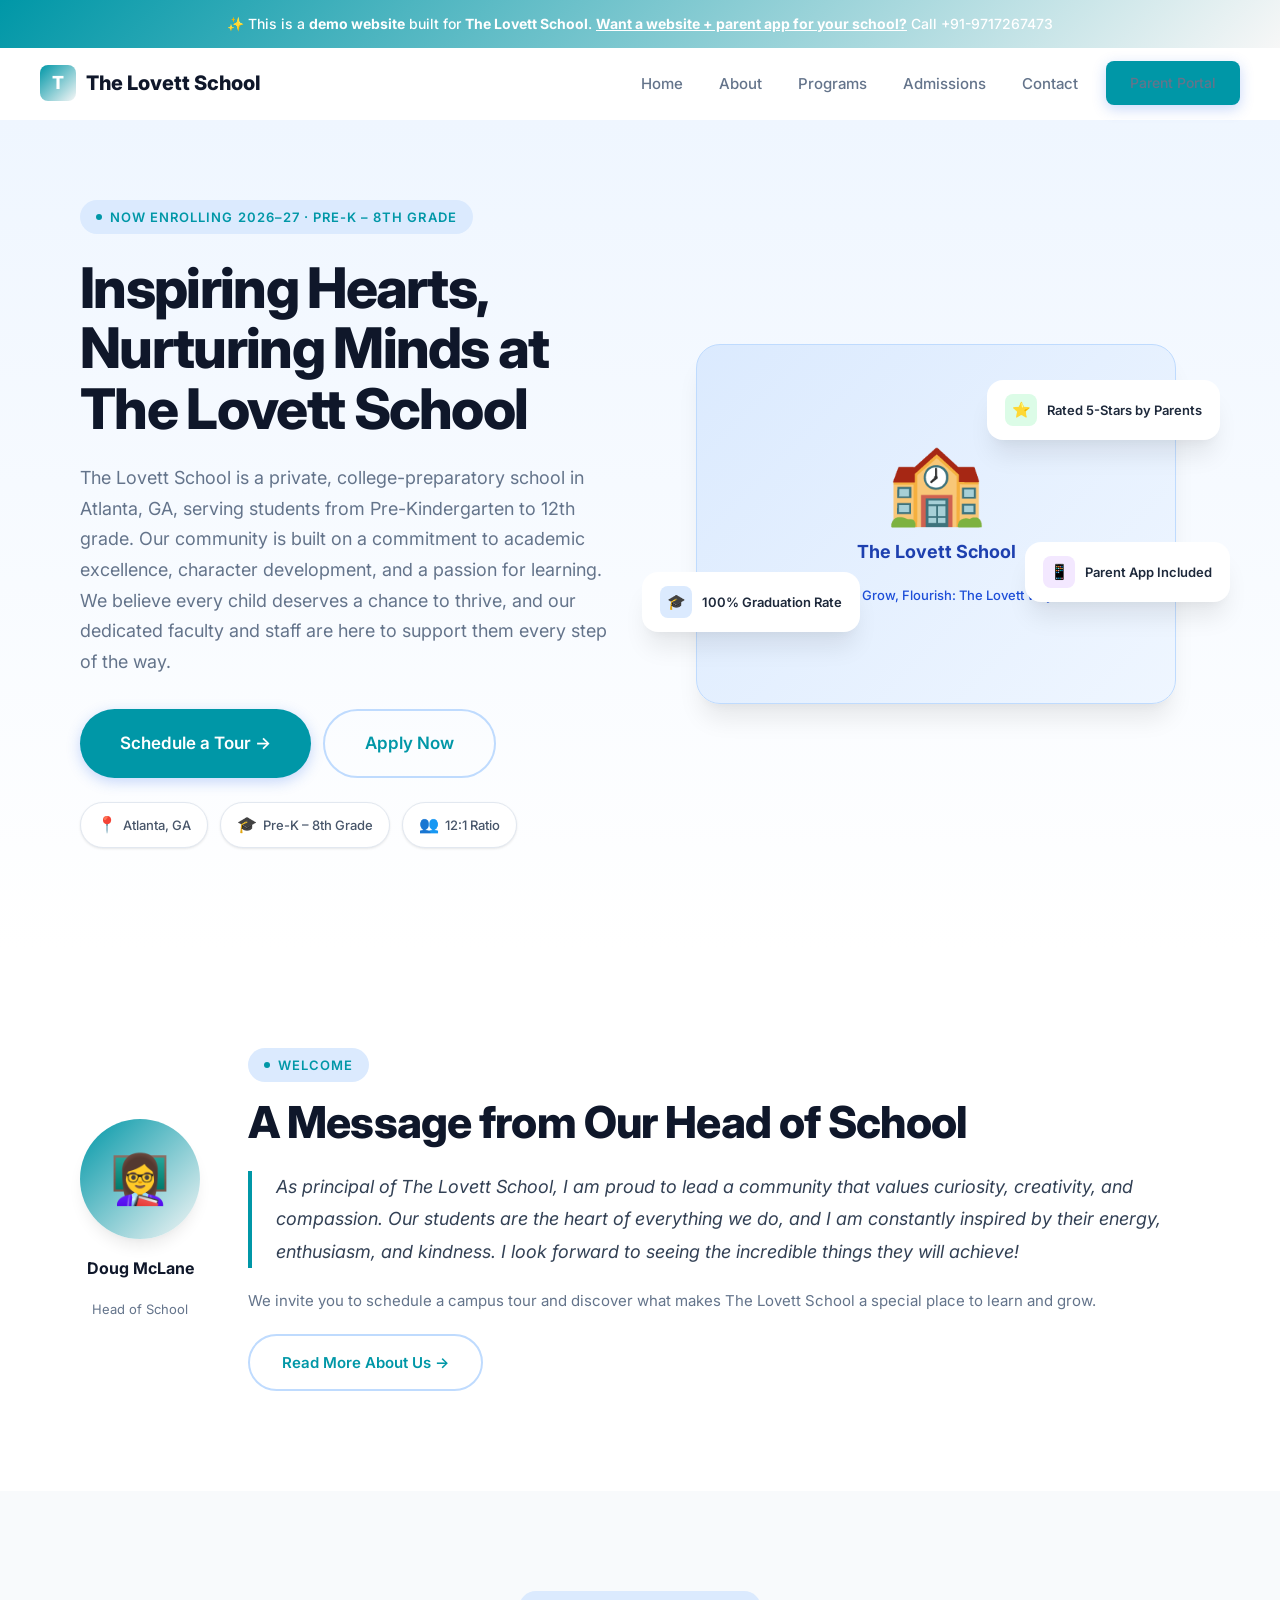
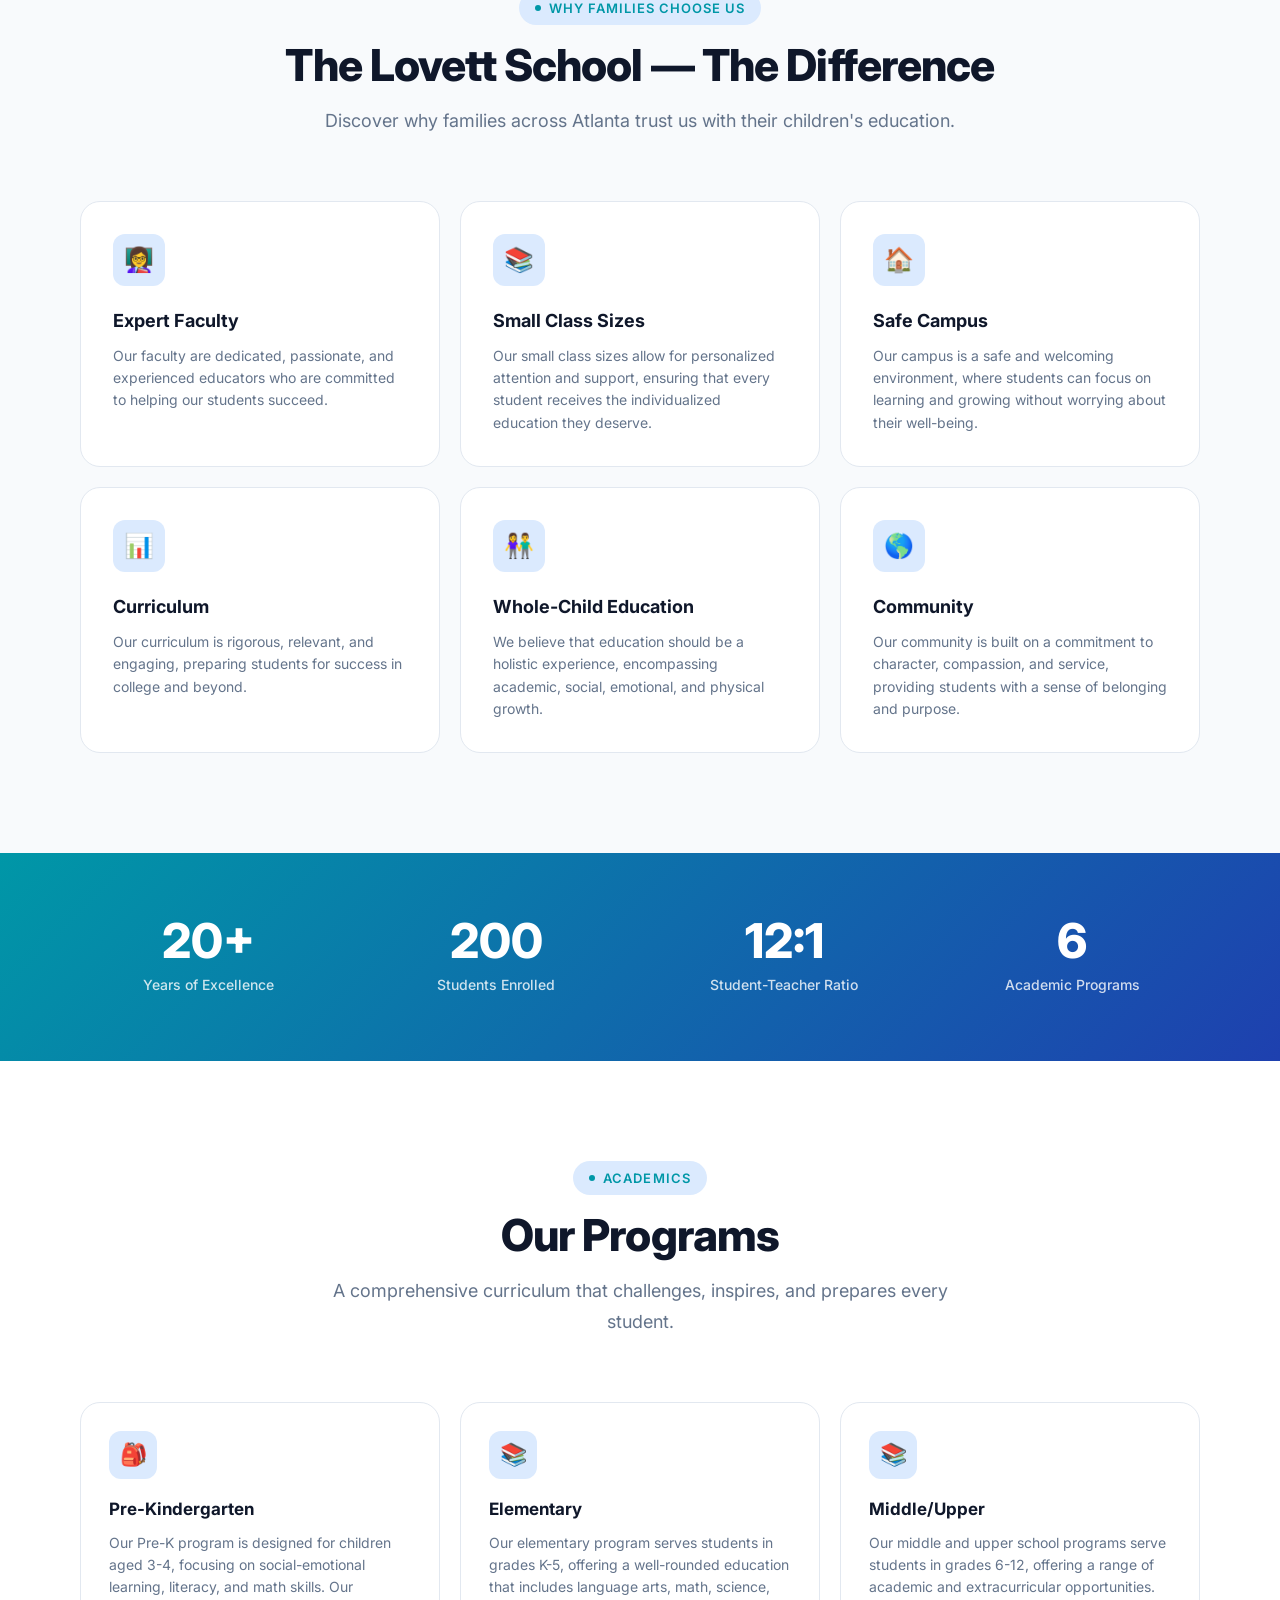
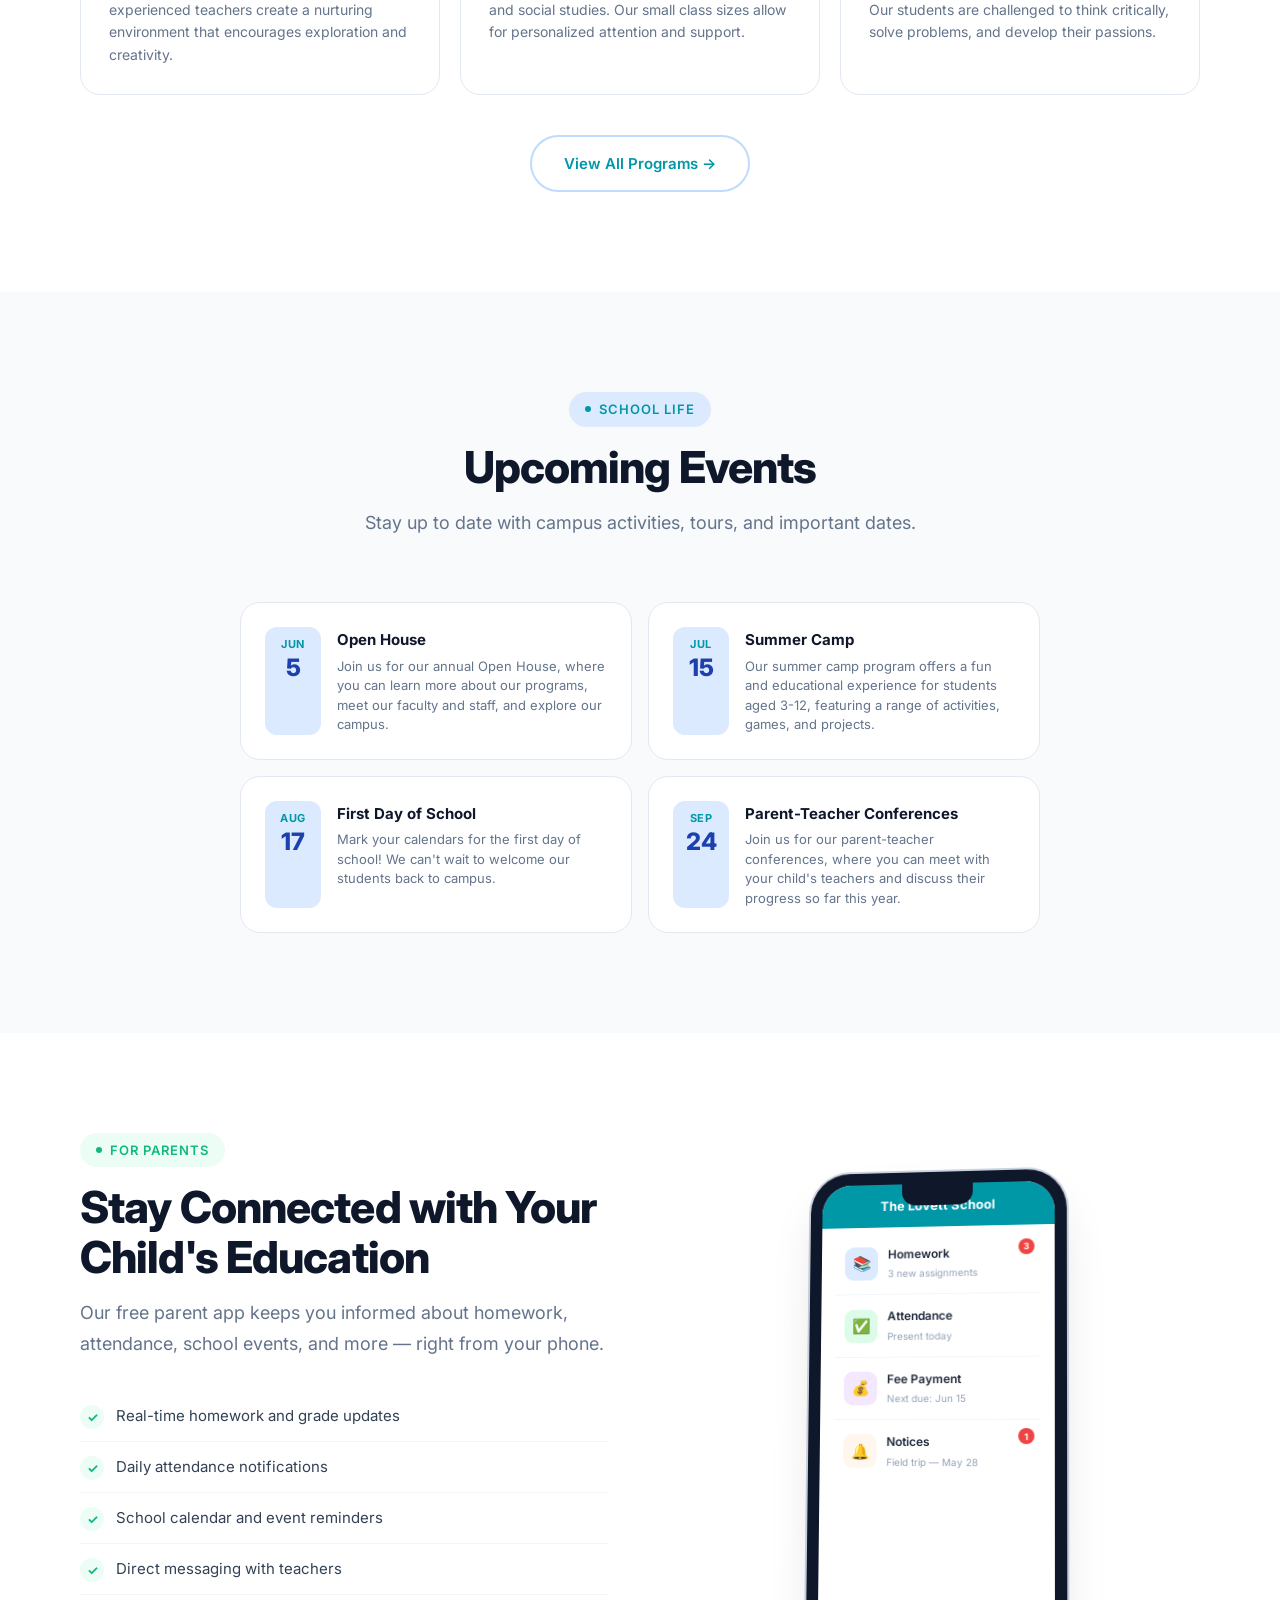
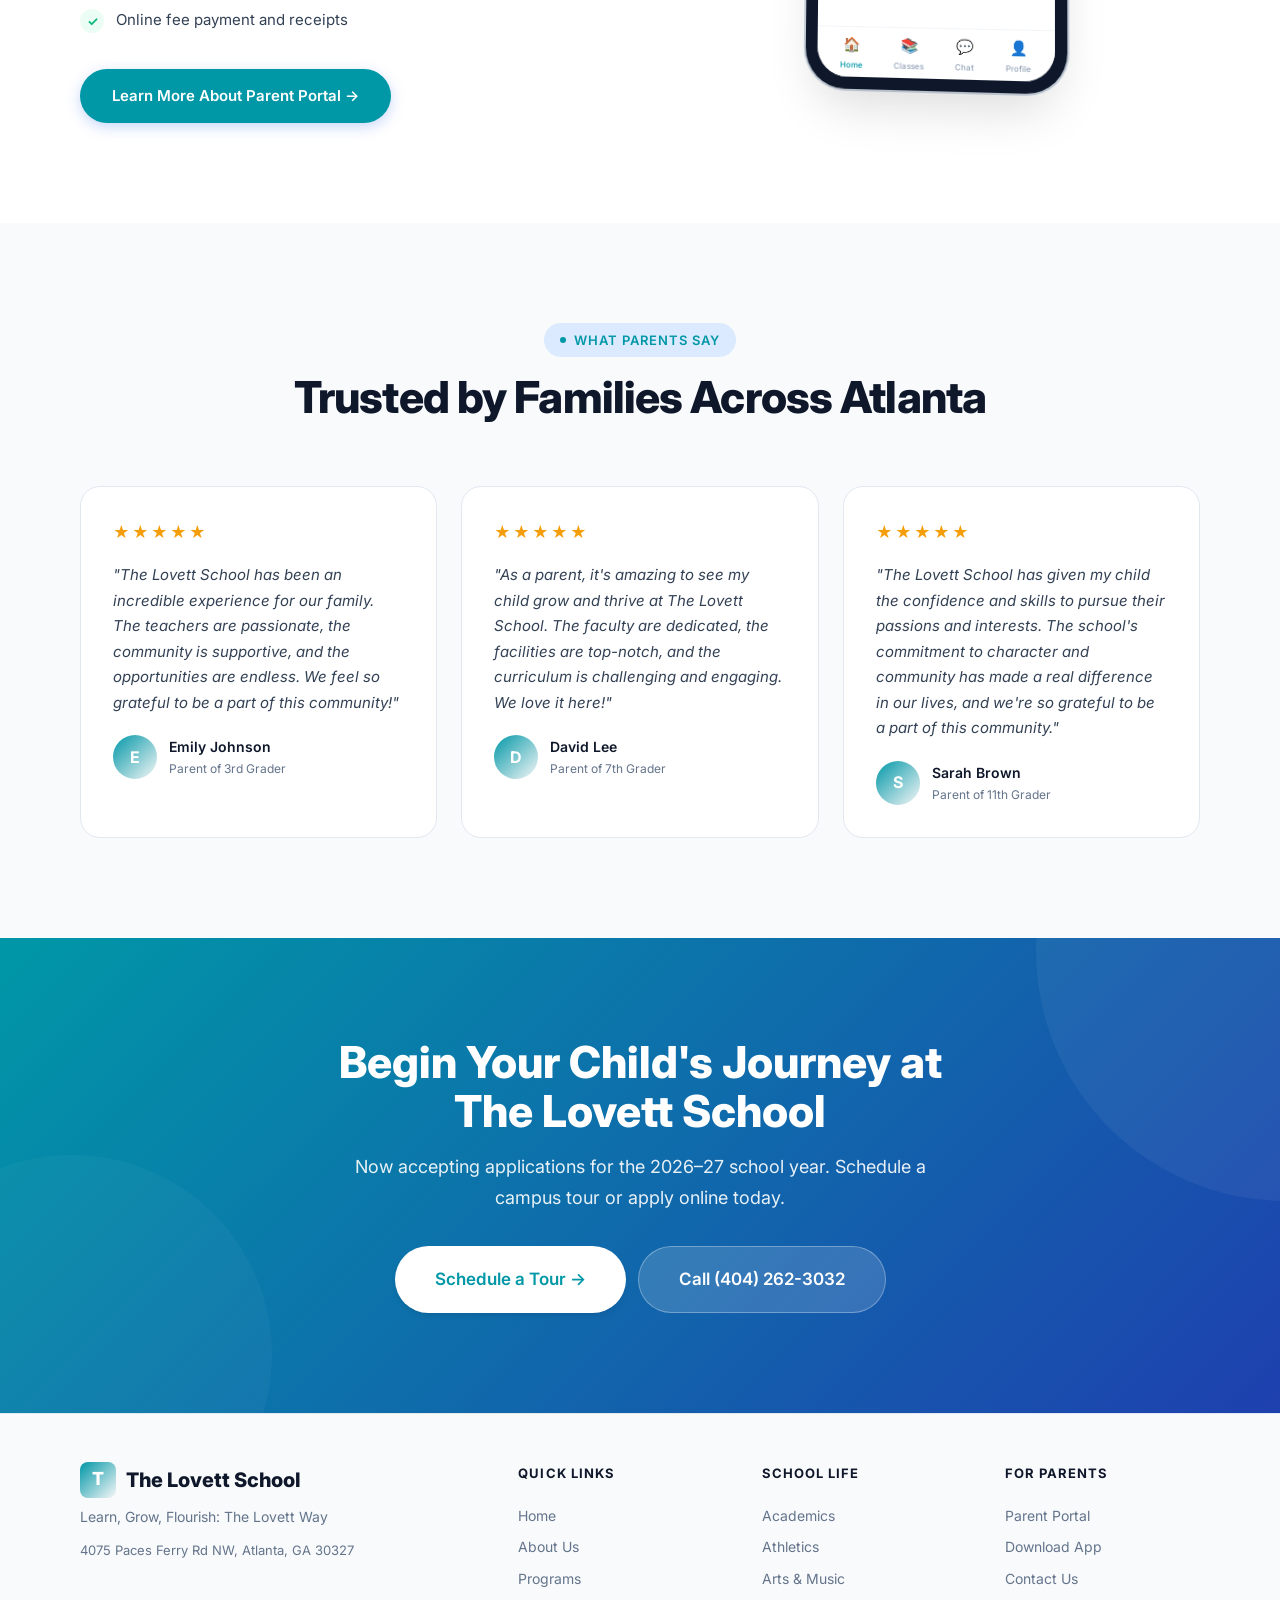
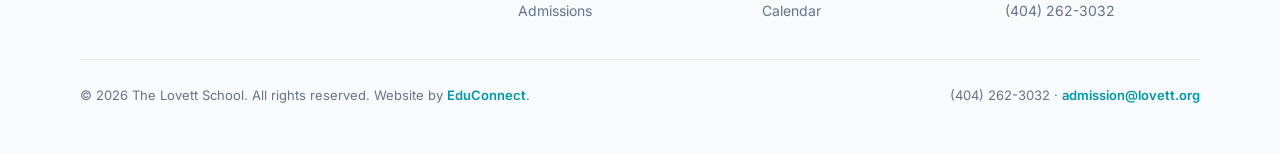
==== commit a50e4d67: "Initial demo site for The Lovett School" ====
--- a/index.html
+++ b/index.html
@@ -25,8 +25,8 @@
 <section class="hero"><div class="container"><div class="hero-inner">
   <div class="hero-content">
     <div class="badge animate-on-scroll mb-6">Now Enrolling 2026–27 · Pre-K – 8th Grade</div>
-    <h1 class="heading-xl animate-on-scroll mb-6">Empowering Young Minds at The Lovett School</h1>
-    <p class="text-lg text-muted animate-on-scroll mb-8">The Lovett School is a private school in Atlanta, Georgia, proudly serving Preschool-12th grade students. We focus on academic excellence, character development, and a supportive community. Our small class sizes and experienced faculty foster a personalized learning environment.</p>
+    <h1 class="heading-xl animate-on-scroll mb-6">Inspiring Hearts, Nurturing Minds at The Lovett School</h1>
+    <p class="text-lg text-muted animate-on-scroll mb-8">The Lovett School is a private, college-preparatory school in Atlanta, GA, serving students from Pre-Kindergarten to 12th grade. Our community is built on a commitment to academic excellence, character development, and a passion for learning. We believe every child deserves a chance to thrive, and our dedicated faculty and staff are here to support them every step of the way.</p>
     <div class="hero-actions animate-on-scroll">
       <a href="/admissions.html" class="btn btn-primary btn-lg">Schedule a Tour →</a>
       <a href="/admissions.html" class="btn btn-outline btn-lg">Apply Now</a>
@@ -39,7 +39,7 @@
   </div>
   <div class="hero-visual animate-on-scroll">
     <div class="school-illustration"><div class="school-illustration-inner">
-      <div class="school-building">🏫</div><h3>The Lovett School</h3><p>Educating Hearts and Minds, One Student at a Time</p>
+      <div class="school-building">🏫</div><h3>The Lovett School</h3><p>Learn, Grow, Flourish: The Lovett Way</p>
     </div></div>
     <div class="float-card card-1"><div class="fc-icon green">⭐</div>Rated 5-Stars by Parents</div>
     <div class="float-card card-2"><div class="fc-icon blue">🎓</div>100% Graduation Rate</div>
@@ -55,7 +55,7 @@
   <div class="welcome-text animate-on-scroll">
     <div class="badge mb-4">Welcome</div>
     <h2 class="heading-lg mb-6">A Message from Our Head of School</h2>
-    <blockquote>As principal of The Lovett School, I am committed to creating a dynamic and inclusive community that inspires curiosity, creativity, and kindness in every student. Our faculty and staff are dedicated to helping each child reach their full potential, and we take pride in our school's rich history and tradition of excellence.</blockquote>
+    <blockquote>As principal of The Lovett School, I am proud to lead a community that values curiosity, creativity, and compassion. Our students are the heart of everything we do, and I am constantly inspired by their energy, enthusiasm, and kindness. I look forward to seeing the incredible things they will achieve!</blockquote>
     <p>We invite you to schedule a campus tour and discover what makes The Lovett School a special place to learn and grow.</p>
     <a href="/about.html" class="btn btn-outline" style="margin-top:20px">Read More About Us →</a>
   </div>
@@ -69,22 +69,22 @@
   </div>
   <div class="features-grid">
       <div class="feature-card animate-on-scroll stagger-1">
-        <div class="feature-icon">👩‍🏫</div><h3>Expert Faculty</h3><p>Our faculty is comprised of experienced educators who are passionate about teaching and committed to helping every student succeed.</p>
+        <div class="feature-icon">👩‍🏫</div><h3>Expert Faculty</h3><p>Our faculty are dedicated, passionate, and experienced educators who are committed to helping our students succeed.</p>
       </div>
       <div class="feature-card animate-on-scroll stagger-2">
-        <div class="feature-icon">📚</div><h3>Small Class Sizes</h3><p>With an average class size of 15 students, our faculty can provide personalized attention and support to every child.</p>
+        <div class="feature-icon">📚</div><h3>Small Class Sizes</h3><p>Our small class sizes allow for personalized attention and support, ensuring that every student receives the individualized education they deserve.</p>
       </div>
       <div class="feature-card animate-on-scroll stagger-3">
-        <div class="feature-icon">🏫</div><h3>Safe Campus</h3><p>Our campus is a safe and welcoming environment for students, with a focus on creating a sense of community and belonging.</p>
+        <div class="feature-icon">🏠</div><h3>Safe Campus</h3><p>Our campus is a safe and welcoming environment, where students can focus on learning and growing without worrying about their well-being.</p>
       </div>
       <div class="feature-card animate-on-scroll stagger-4">
-        <div class="feature-icon">📊</div><h3>Curriculum</h3><p>Our curriculum is designed to challenge students and prepare them for success in college and beyond.</p>
+        <div class="feature-icon">📊</div><h3>Curriculum</h3><p>Our curriculum is rigorous, relevant, and engaging, preparing students for success in college and beyond.</p>
       </div>
       <div class="feature-card animate-on-scroll stagger-5">
-        <div class="feature-icon">🌎</div><h3>Whole-Child Education</h3><p>We believe in educating the whole child, with a focus on social-emotional learning, character development, and community service.</p>
+        <div class="feature-icon">👫</div><h3>Whole-Child Education</h3><p>We believe that education should be a holistic experience, encompassing academic, social, emotional, and physical growth.</p>
       </div>
       <div class="feature-card animate-on-scroll stagger-6">
-        <div class="feature-icon">👥</div><h3>Community</h3><p>Our school community is built on a foundation of respect, empathy, and kindness, with a focus on creating a supportive and inclusive environment for every student.</p>
+        <div class="feature-icon">🌎</div><h3>Community</h3><p>Our community is built on a commitment to character, compassion, and service, providing students with a sense of belonging and purpose.</p>
       </div></div>
 </div></section>
 
@@ -103,13 +103,13 @@
   </div>
   <div class="programs-grid">
       <div class="program-card animate-on-scroll stagger-1">
-        <div class="program-icon">🎒</div><h3>Pre-Kindergarten</h3><p>Our Pre-K program is designed for children aged 3-4, and provides a nurturing environment for young learners to develop social, emotional, and cognitive skills.</p>
+        <div class="program-icon">🎒</div><h3>Pre-Kindergarten</h3><p>Our Pre-K program is designed for children aged 3-4, focusing on social-emotional learning, literacy, and math skills. Our experienced teachers create a nurturing environment that encourages exploration and creativity.</p>
       </div>
       <div class="program-card animate-on-scroll stagger-2">
-        <div class="program-icon">📚</div><h3>Elementary</h3><p>Our Elementary program serves students in grades K-5, with a focus on developing foundational skills in reading, writing, mathematics, and the arts.</p>
+        <div class="program-icon">📚</div><h3>Elementary</h3><p>Our elementary program serves students in grades K-5, offering a well-rounded education that includes language arts, math, science, and social studies. Our small class sizes allow for personalized attention and support.</p>
       </div>
       <div class="program-card animate-on-scroll stagger-3">
-        <div class="program-icon">📊</div><h3>Middle/Upper</h3><p>Our Middle and Upper school programs serve students in grades 6-12, with a focus on academic rigor, character development, and preparation for college and beyond.</p>
+        <div class="program-icon">📚</div><h3>Middle/Upper</h3><p>Our middle and upper school programs serve students in grades 6-12, offering a range of academic and extracurricular opportunities. Our students are challenged to think critically, solve problems, and develop their passions.</p>
       </div></div>
   <div class="text-center animate-on-scroll" style="margin-top:40px"><a href="/programs.html" class="btn btn-outline">View All Programs →</a></div>
 </div></section>
@@ -122,16 +122,16 @@
   </div>
   <div class="events-grid"><div class="event-card animate-on-scroll stagger-1">
         <div class="event-date"><div class="month">Jun</div><div class="day">5</div></div>
-        <div class="event-info"><h4>Open House</h4><p>Join us for an Open House event to learn more about The Lovett School and meet our faculty and staff.</p></div>
+        <div class="event-info"><h4>Open House</h4><p>Join us for our annual Open House, where you can learn more about our programs, meet our faculty and staff, and explore our campus.</p></div>
       </div><div class="event-card animate-on-scroll stagger-2">
-        <div class="event-date"><div class="month">Aug</div><div class="day">10</div></div>
-        <div class="event-info"><h4>First Day of School</h4><p>The Lovett School welcomes students back for the new academic year on August 10.</p></div>
+        <div class="event-date"><div class="month">Jul</div><div class="day">15</div></div>
+        <div class="event-info"><h4>Summer Camp</h4><p>Our summer camp program offers a fun and educational experience for students aged 3-12, featuring a range of activities, games, and projects.</p></div>
       </div><div class="event-card animate-on-scroll stagger-3">
-        <div class="event-date"><div class="month">Aug</div><div class="day">15-16</div></div>
-        <div class="event-info"><h4>Camp Lovett</h4><p>Join us for a fun-filled weekend of activities and games at Camp Lovett, designed for students in grades K-5.</p></div>
+        <div class="event-date"><div class="month">Aug</div><div class="day">17</div></div>
+        <div class="event-info"><h4>First Day of School</h4><p>Mark your calendars for the first day of school! We can't wait to welcome our students back to campus.</p></div>
       </div><div class="event-card animate-on-scroll stagger-4">
-        <div class="event-date"><div class="month">Oct</div><div class="day">10</div></div>
-        <div class="event-info"><h4>Parent-Teacher Conferences</h4><p>Meet with your child's teachers to discuss their progress and goals for the year.</p></div>
+        <div class="event-date"><div class="month">Sep</div><div class="day">24</div></div>
+        <div class="event-info"><h4>Parent-Teacher Conferences</h4><p>Join us for our parent-teacher conferences, where you can meet with your child's teachers and discuss their progress so far this year.</p></div>
       </div></div>
 </div></section>
 
@@ -176,21 +176,21 @@
   <div class="testimonials-grid">
       <div class="testimonial-card animate-on-scroll stagger-1">
         <div class="stars"><span class="star">★</span><span class="star">★</span><span class="star">★</span><span class="star">★</span><span class="star">★</span></div>
-        <p class="testimonial-text">"The Lovett School has been a game-changer for our family. The faculty and staff are warm, welcoming, and dedicated to helping our child succeed."</p>
+        <p class="testimonial-text">"The Lovett School has been an incredible experience for our family. The teachers are passionate, the community is supportive, and the opportunities are endless. We feel so grateful to be a part of this community!"</p>
         <div class="testimonial-author"><div class="author-avatar">E</div>
         <div class="author-info"><div class="author-name">Emily Johnson</div><div class="author-role">Parent of 3rd Grader</div></div></div>
       </div>
       <div class="testimonial-card animate-on-scroll stagger-2">
         <div class="stars"><span class="star">★</span><span class="star">★</span><span class="star">★</span><span class="star">★</span><span class="star">★</span></div>
-        <p class="testimonial-text">"We were blown away by the Lovett community's enthusiasm and commitment to academic excellence. Our child loves going to school every day!"</p>
+        <p class="testimonial-text">"As a parent, it's amazing to see my child grow and thrive at The Lovett School. The faculty are dedicated, the facilities are top-notch, and the curriculum is challenging and engaging. We love it here!"</p>
         <div class="testimonial-author"><div class="author-avatar">D</div>
-        <div class="author-info"><div class="author-name">David Lee</div><div class="author-role">Parent of 6th Grader</div></div></div>
+        <div class="author-info"><div class="author-name">David Lee</div><div class="author-role">Parent of 7th Grader</div></div></div>
       </div>
       <div class="testimonial-card animate-on-scroll stagger-3">
         <div class="stars"><span class="star">★</span><span class="star">★</span><span class="star">★</span><span class="star">★</span><span class="star">★</span></div>
-        <p class="testimonial-text">"The Lovett School's small class sizes and personalized attention have made all the difference for our child's academic growth and confidence."</p>
+        <p class="testimonial-text">"The Lovett School has given my child the confidence and skills to pursue their passions and interests. The school's commitment to character and community has made a real difference in our lives, and we're so grateful to be a part of this community."</p>
         <div class="testimonial-author"><div class="author-avatar">S</div>
-        <div class="author-info"><div class="author-name">Sarah Thompson</div><div class="author-role">Parent of 9th Grader</div></div></div>
+        <div class="author-info"><div class="author-name">Sarah Brown</div><div class="author-role">Parent of 11th Grader</div></div></div>
       </div></div>
 </div></section>
 
@@ -207,7 +207,7 @@
     <div class="footer-grid">
       <div class="footer-brand">
         <div class="logo" style="margin-bottom:8px"><span class="logo-icon">T</span>The Lovett School</div>
-        <p>Educating Hearts and Minds, One Student at a Time</p>
+        <p>Learn, Grow, Flourish: The Lovett Way</p>
         <p style="margin-top:12px;font-size:13px">4075 Paces Ferry Rd NW, Atlanta, GA 30327</p>
       </div>
       <div class="footer-col"><h4>Quick Links</h4><a href="/">Home</a><a href="/about.html">About Us</a><a href="/programs.html">Programs</a><a href="/admissions.html">Admissions</a></div>
--- a/styles.css
+++ b/styles.css
@@ -1,8 +1,8 @@
 /* ===== DESIGN SYSTEM — LIGHT PROFESSIONAL ===== */
 :root{
-  --primary:#3498db;--primary-50:#eff6ff;--primary-100:#dbeafe;--primary-200:#bfdbfe;
-  --primary-500:#3498db;--primary-600:#1d4ed8;--primary-700:#1e40af;
-  --secondary:#f1c40f;--accent:#10b981;--accent-50:#ecfdf5;
+  --primary:#0097A7;--primary-50:#eff6ff;--primary-100:#dbeafe;--primary-200:#bfdbfe;
+  --primary-500:#0097A7;--primary-600:#1d4ed8;--primary-700:#1e40af;
+  --secondary:#F7F7F7;--accent:#10b981;--accent-50:#ecfdf5;
   --white:#fff;--gray-50:#f8fafc;--gray-100:#f1f5f9;--gray-200:#e2e8f0;--gray-300:#cbd5e1;
   --gray-400:#94a3b8;--gray-500:#64748b;--gray-600:#475569;--gray-700:#334155;
   --gray-800:#1e293b;--gray-900:#0f172a;
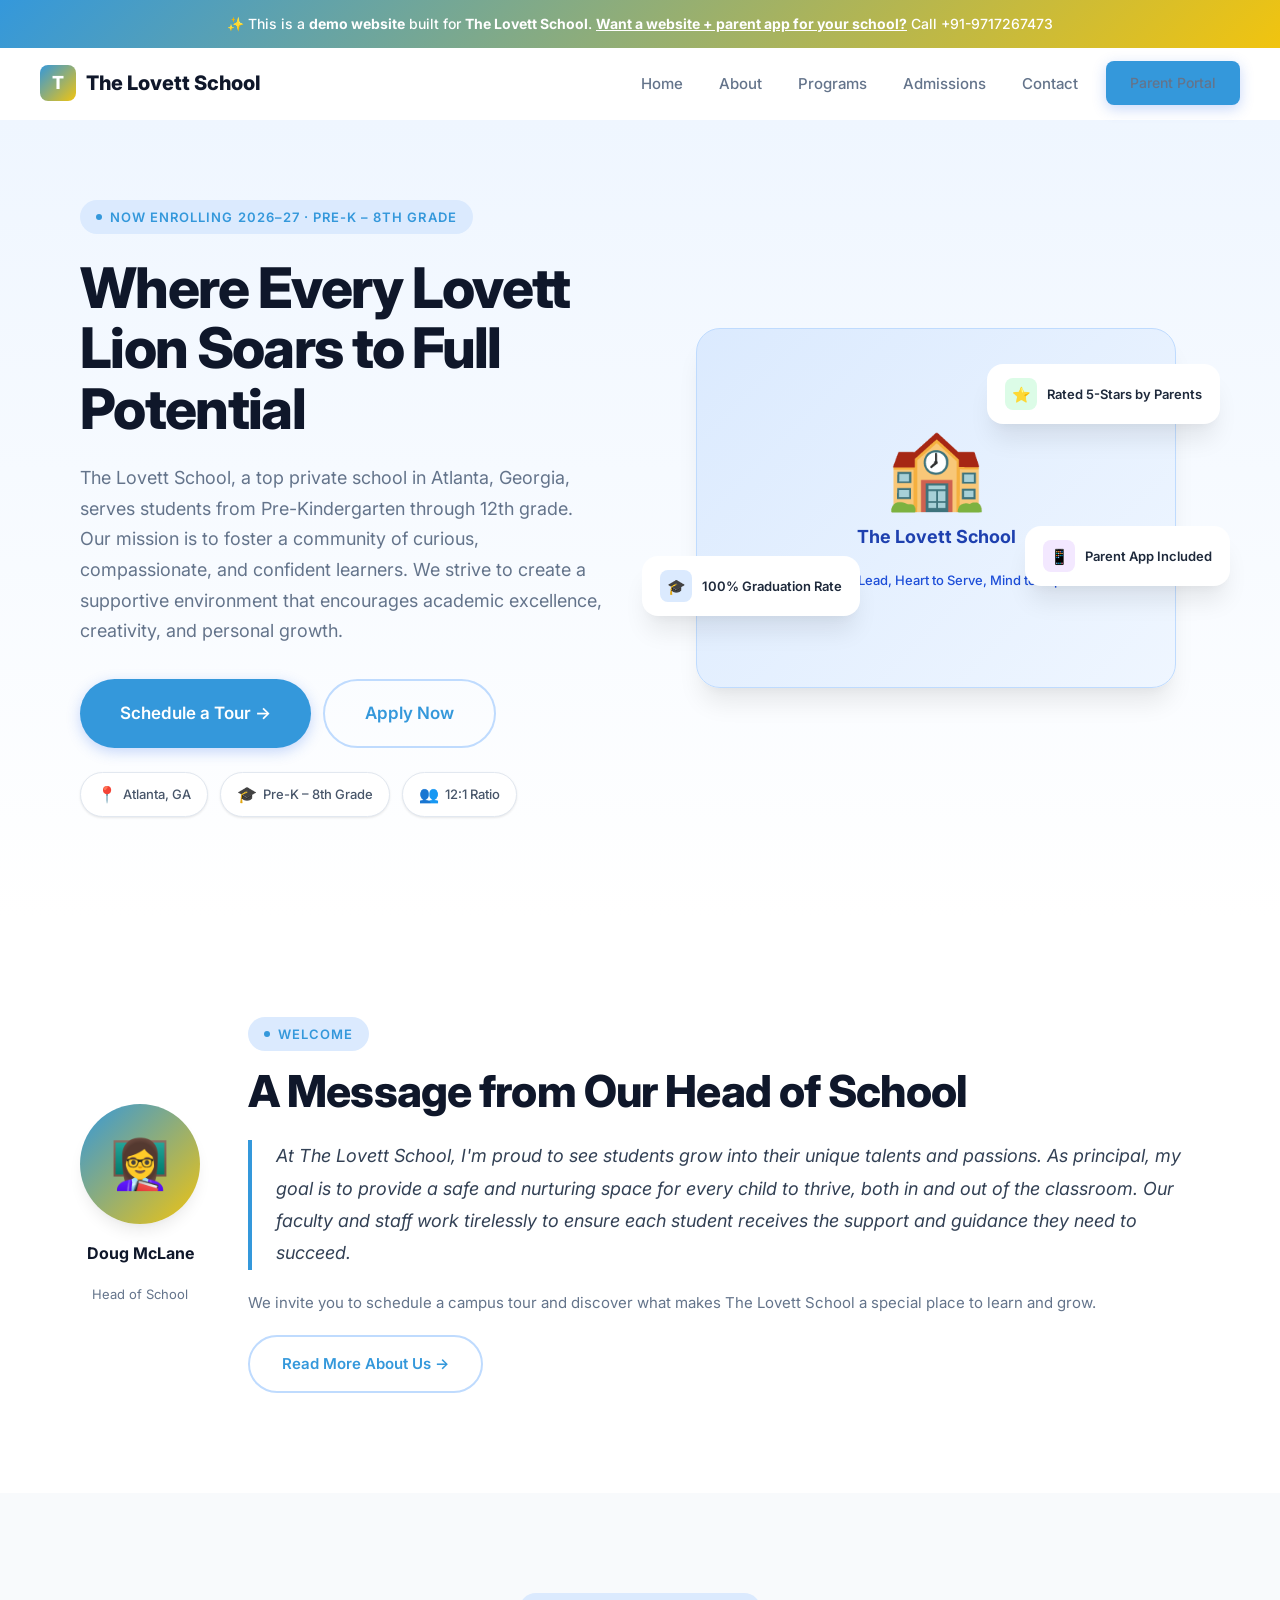
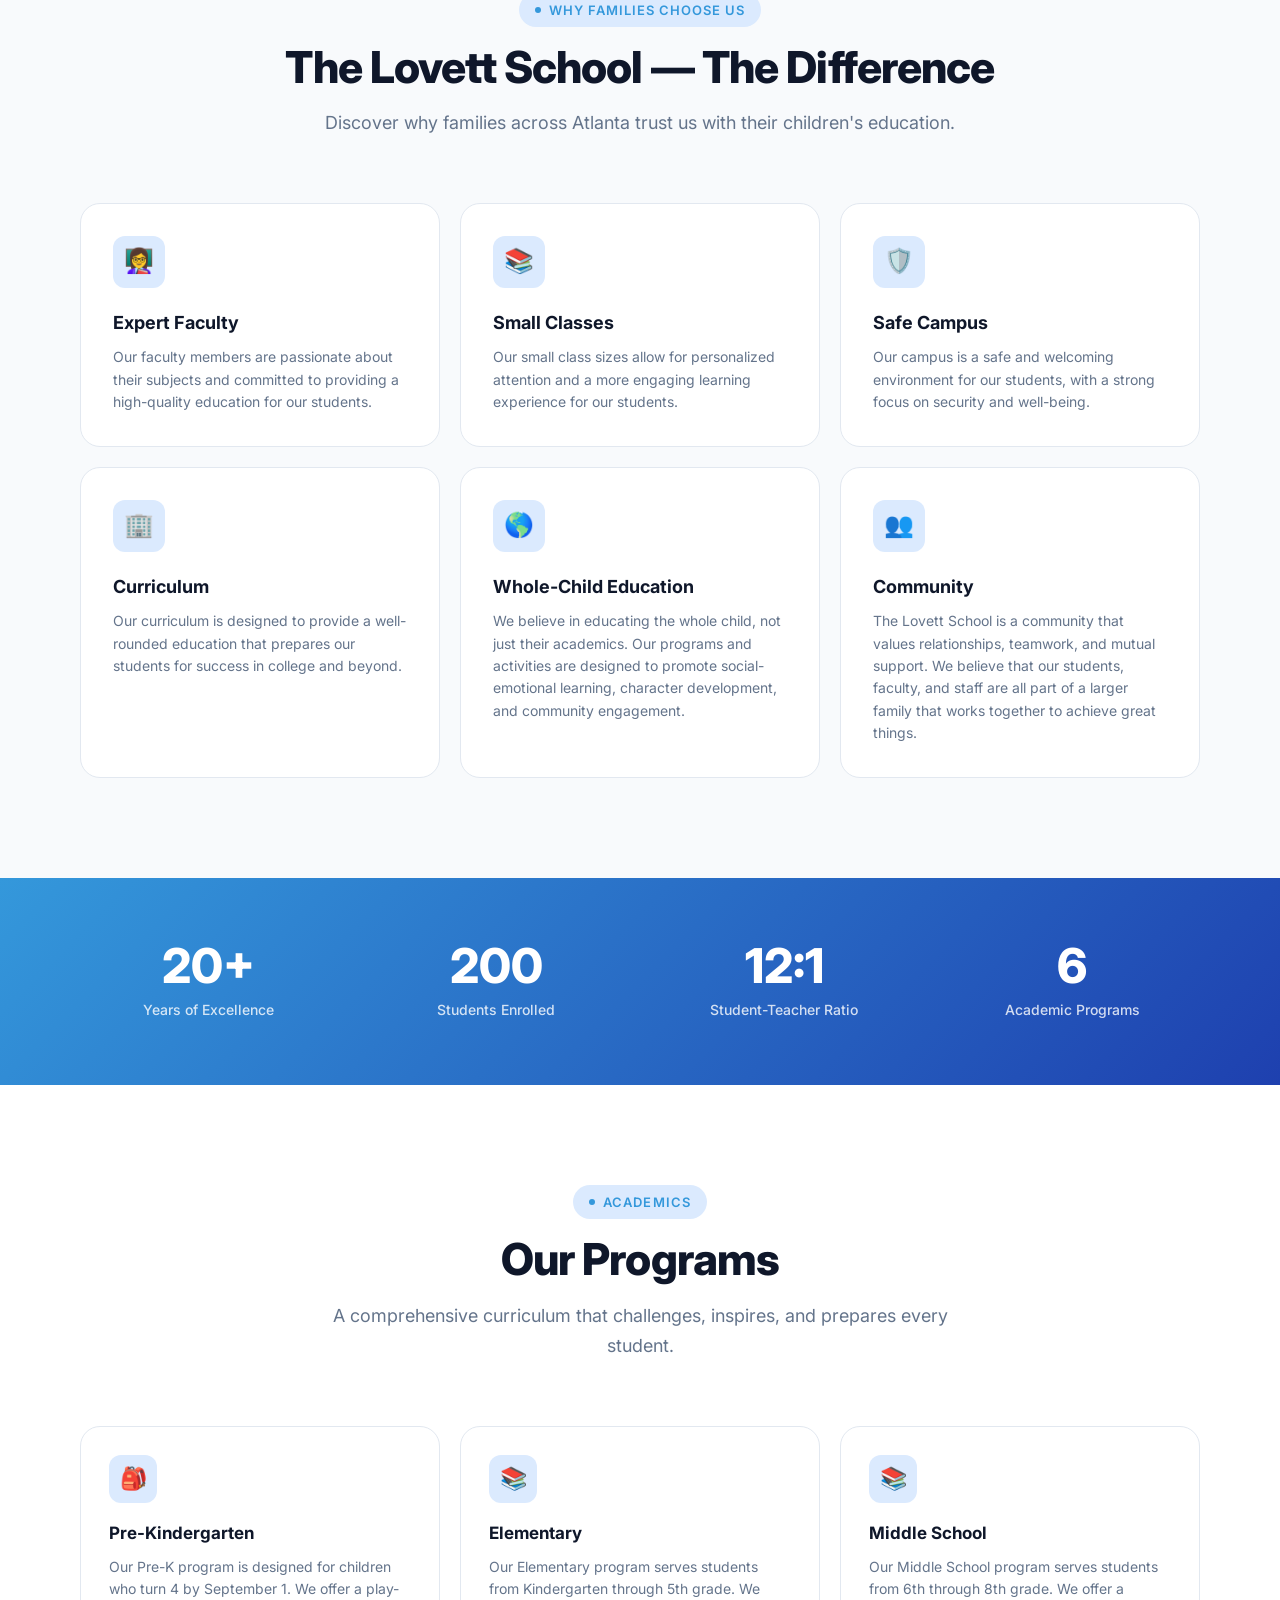
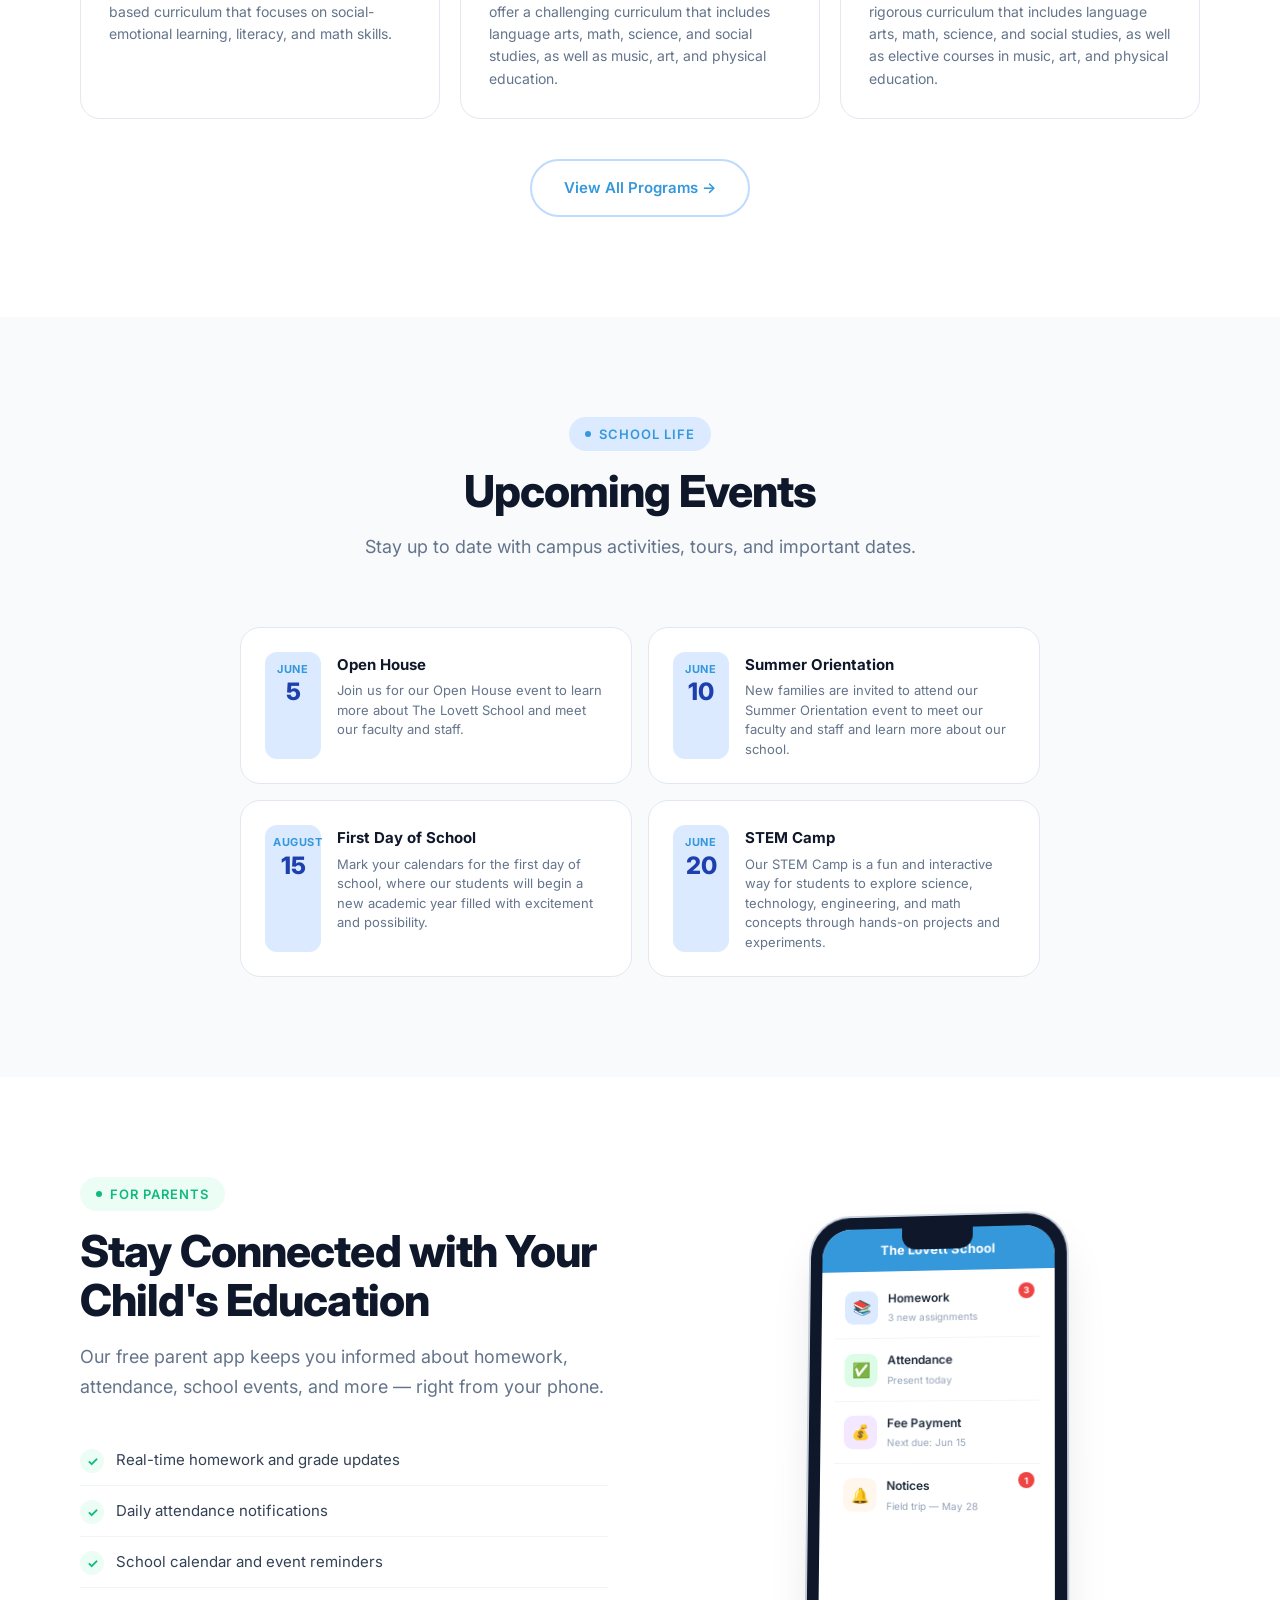
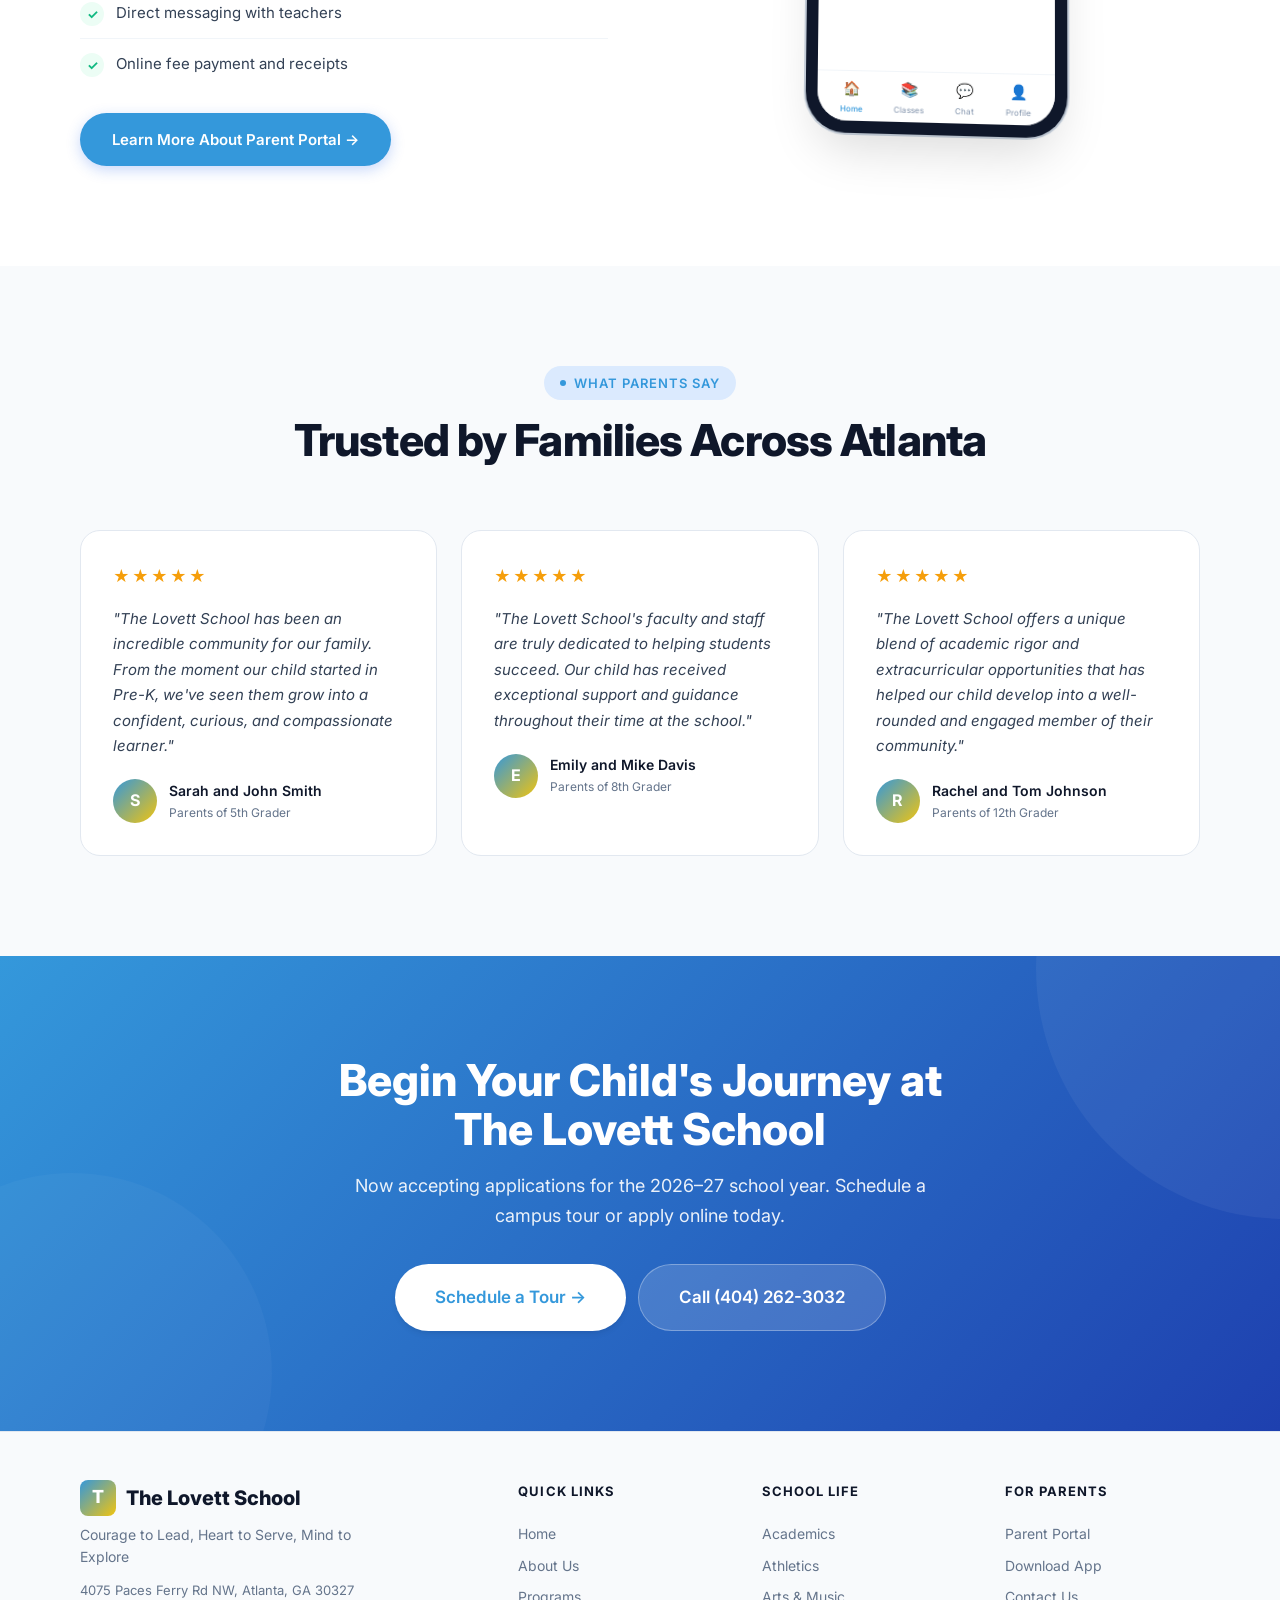
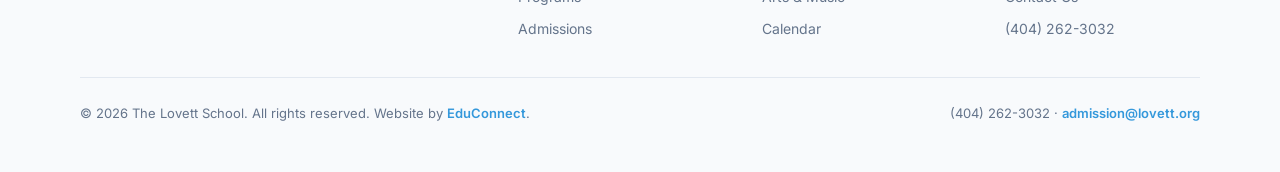
==== commit 6a0d8ce2: "Initial demo site for The Lovett School" ====
--- a/index.html
+++ b/index.html
@@ -25,8 +25,8 @@
 <section class="hero"><div class="container"><div class="hero-inner">
   <div class="hero-content">
     <div class="badge animate-on-scroll mb-6">Now Enrolling 2026–27 · Pre-K – 8th Grade</div>
-    <h1 class="heading-xl animate-on-scroll mb-6">Inspiring Hearts, Nurturing Minds at The Lovett School</h1>
-    <p class="text-lg text-muted animate-on-scroll mb-8">The Lovett School is a private, college-preparatory school in Atlanta, GA, serving students from Pre-Kindergarten to 12th grade. Our community is built on a commitment to academic excellence, character development, and a passion for learning. We believe every child deserves a chance to thrive, and our dedicated faculty and staff are here to support them every step of the way.</p>
+    <h1 class="heading-xl animate-on-scroll mb-6">Where Every Lovett Lion Soars to Full Potential</h1>
+    <p class="text-lg text-muted animate-on-scroll mb-8">The Lovett School, a top private school in Atlanta, Georgia, serves students from Pre-Kindergarten through 12th grade. Our mission is to foster a community of curious, compassionate, and confident learners. We strive to create a supportive environment that encourages academic excellence, creativity, and personal growth.</p>
     <div class="hero-actions animate-on-scroll">
       <a href="/admissions.html" class="btn btn-primary btn-lg">Schedule a Tour →</a>
       <a href="/admissions.html" class="btn btn-outline btn-lg">Apply Now</a>
@@ -39,7 +39,7 @@
   </div>
   <div class="hero-visual animate-on-scroll">
     <div class="school-illustration"><div class="school-illustration-inner">
-      <div class="school-building">🏫</div><h3>The Lovett School</h3><p>Learn, Grow, Flourish: The Lovett Way</p>
+      <div class="school-building">🏫</div><h3>The Lovett School</h3><p>Courage to Lead, Heart to Serve, Mind to Explore</p>
     </div></div>
     <div class="float-card card-1"><div class="fc-icon green">⭐</div>Rated 5-Stars by Parents</div>
     <div class="float-card card-2"><div class="fc-icon blue">🎓</div>100% Graduation Rate</div>
@@ -55,7 +55,7 @@
   <div class="welcome-text animate-on-scroll">
     <div class="badge mb-4">Welcome</div>
     <h2 class="heading-lg mb-6">A Message from Our Head of School</h2>
-    <blockquote>As principal of The Lovett School, I am proud to lead a community that values curiosity, creativity, and compassion. Our students are the heart of everything we do, and I am constantly inspired by their energy, enthusiasm, and kindness. I look forward to seeing the incredible things they will achieve!</blockquote>
+    <blockquote>At The Lovett School, I'm proud to see students grow into their unique talents and passions. As principal, my goal is to provide a safe and nurturing space for every child to thrive, both in and out of the classroom. Our faculty and staff work tirelessly to ensure each student receives the support and guidance they need to succeed.</blockquote>
     <p>We invite you to schedule a campus tour and discover what makes The Lovett School a special place to learn and grow.</p>
     <a href="/about.html" class="btn btn-outline" style="margin-top:20px">Read More About Us →</a>
   </div>
@@ -69,22 +69,22 @@
   </div>
   <div class="features-grid">
       <div class="feature-card animate-on-scroll stagger-1">
-        <div class="feature-icon">👩‍🏫</div><h3>Expert Faculty</h3><p>Our faculty are dedicated, passionate, and experienced educators who are committed to helping our students succeed.</p>
+        <div class="feature-icon">👩‍🏫</div><h3>Expert Faculty</h3><p>Our faculty members are passionate about their subjects and committed to providing a high-quality education for our students.</p>
       </div>
       <div class="feature-card animate-on-scroll stagger-2">
-        <div class="feature-icon">📚</div><h3>Small Class Sizes</h3><p>Our small class sizes allow for personalized attention and support, ensuring that every student receives the individualized education they deserve.</p>
+        <div class="feature-icon">📚</div><h3>Small Classes</h3><p>Our small class sizes allow for personalized attention and a more engaging learning experience for our students.</p>
       </div>
       <div class="feature-card animate-on-scroll stagger-3">
-        <div class="feature-icon">🏠</div><h3>Safe Campus</h3><p>Our campus is a safe and welcoming environment, where students can focus on learning and growing without worrying about their well-being.</p>
+        <div class="feature-icon">🛡️</div><h3>Safe Campus</h3><p>Our campus is a safe and welcoming environment for our students, with a strong focus on security and well-being.</p>
       </div>
       <div class="feature-card animate-on-scroll stagger-4">
-        <div class="feature-icon">📊</div><h3>Curriculum</h3><p>Our curriculum is rigorous, relevant, and engaging, preparing students for success in college and beyond.</p>
+        <div class="feature-icon">🏢</div><h3>Curriculum</h3><p>Our curriculum is designed to provide a well-rounded education that prepares our students for success in college and beyond.</p>
       </div>
       <div class="feature-card animate-on-scroll stagger-5">
-        <div class="feature-icon">👫</div><h3>Whole-Child Education</h3><p>We believe that education should be a holistic experience, encompassing academic, social, emotional, and physical growth.</p>
+        <div class="feature-icon">🌎</div><h3>Whole-Child Education</h3><p>We believe in educating the whole child, not just their academics. Our programs and activities are designed to promote social-emotional learning, character development, and community engagement.</p>
       </div>
       <div class="feature-card animate-on-scroll stagger-6">
-        <div class="feature-icon">🌎</div><h3>Community</h3><p>Our community is built on a commitment to character, compassion, and service, providing students with a sense of belonging and purpose.</p>
+        <div class="feature-icon">👥</div><h3>Community</h3><p>The Lovett School is a community that values relationships, teamwork, and mutual support. We believe that our students, faculty, and staff are all part of a larger family that works together to achieve great things.</p>
       </div></div>
 </div></section>
 
@@ -103,13 +103,13 @@
   </div>
   <div class="programs-grid">
       <div class="program-card animate-on-scroll stagger-1">
-        <div class="program-icon">🎒</div><h3>Pre-Kindergarten</h3><p>Our Pre-K program is designed for children aged 3-4, focusing on social-emotional learning, literacy, and math skills. Our experienced teachers create a nurturing environment that encourages exploration and creativity.</p>
+        <div class="program-icon">🎒</div><h3>Pre-Kindergarten</h3><p>Our Pre-K program is designed for children who turn 4 by September 1. We offer a play-based curriculum that focuses on social-emotional learning, literacy, and math skills.</p>
       </div>
       <div class="program-card animate-on-scroll stagger-2">
-        <div class="program-icon">📚</div><h3>Elementary</h3><p>Our elementary program serves students in grades K-5, offering a well-rounded education that includes language arts, math, science, and social studies. Our small class sizes allow for personalized attention and support.</p>
+        <div class="program-icon">📚</div><h3>Elementary</h3><p>Our Elementary program serves students from Kindergarten through 5th grade. We offer a challenging curriculum that includes language arts, math, science, and social studies, as well as music, art, and physical education.</p>
       </div>
       <div class="program-card animate-on-scroll stagger-3">
-        <div class="program-icon">📚</div><h3>Middle/Upper</h3><p>Our middle and upper school programs serve students in grades 6-12, offering a range of academic and extracurricular opportunities. Our students are challenged to think critically, solve problems, and develop their passions.</p>
+        <div class="program-icon">📚</div><h3>Middle School</h3><p>Our Middle School program serves students from 6th through 8th grade. We offer a rigorous curriculum that includes language arts, math, science, and social studies, as well as elective courses in music, art, and physical education.</p>
       </div></div>
   <div class="text-center animate-on-scroll" style="margin-top:40px"><a href="/programs.html" class="btn btn-outline">View All Programs →</a></div>
 </div></section>
@@ -121,17 +121,17 @@
     <p class="text-lg text-muted max-w-lg mx-auto animate-on-scroll">Stay up to date with campus activities, tours, and important dates.</p>
   </div>
   <div class="events-grid"><div class="event-card animate-on-scroll stagger-1">
-        <div class="event-date"><div class="month">Jun</div><div class="day">5</div></div>
-        <div class="event-info"><h4>Open House</h4><p>Join us for our annual Open House, where you can learn more about our programs, meet our faculty and staff, and explore our campus.</p></div>
+        <div class="event-date"><div class="month">June</div><div class="day">5</div></div>
+        <div class="event-info"><h4>Open House</h4><p>Join us for our Open House event to learn more about The Lovett School and meet our faculty and staff.</p></div>
       </div><div class="event-card animate-on-scroll stagger-2">
-        <div class="event-date"><div class="month">Jul</div><div class="day">15</div></div>
-        <div class="event-info"><h4>Summer Camp</h4><p>Our summer camp program offers a fun and educational experience for students aged 3-12, featuring a range of activities, games, and projects.</p></div>
+        <div class="event-date"><div class="month">June</div><div class="day">10</div></div>
+        <div class="event-info"><h4>Summer Orientation</h4><p>New families are invited to attend our Summer Orientation event to meet our faculty and staff and learn more about our school.</p></div>
       </div><div class="event-card animate-on-scroll stagger-3">
-        <div class="event-date"><div class="month">Aug</div><div class="day">17</div></div>
-        <div class="event-info"><h4>First Day of School</h4><p>Mark your calendars for the first day of school! We can't wait to welcome our students back to campus.</p></div>
+        <div class="event-date"><div class="month">August</div><div class="day">15</div></div>
+        <div class="event-info"><h4>First Day of School</h4><p>Mark your calendars for the first day of school, where our students will begin a new academic year filled with excitement and possibility.</p></div>
       </div><div class="event-card animate-on-scroll stagger-4">
-        <div class="event-date"><div class="month">Sep</div><div class="day">24</div></div>
-        <div class="event-info"><h4>Parent-Teacher Conferences</h4><p>Join us for our parent-teacher conferences, where you can meet with your child's teachers and discuss their progress so far this year.</p></div>
+        <div class="event-date"><div class="month">June</div><div class="day">20</div></div>
+        <div class="event-info"><h4>STEM Camp</h4><p>Our STEM Camp is a fun and interactive way for students to explore science, technology, engineering, and math concepts through hands-on projects and experiments.</p></div>
       </div></div>
 </div></section>
 
@@ -176,21 +176,21 @@
   <div class="testimonials-grid">
       <div class="testimonial-card animate-on-scroll stagger-1">
         <div class="stars"><span class="star">★</span><span class="star">★</span><span class="star">★</span><span class="star">★</span><span class="star">★</span></div>
-        <p class="testimonial-text">"The Lovett School has been an incredible experience for our family. The teachers are passionate, the community is supportive, and the opportunities are endless. We feel so grateful to be a part of this community!"</p>
-        <div class="testimonial-author"><div class="author-avatar">E</div>
-        <div class="author-info"><div class="author-name">Emily Johnson</div><div class="author-role">Parent of 3rd Grader</div></div></div>
+        <p class="testimonial-text">"The Lovett School has been an incredible community for our family. From the moment our child started in Pre-K, we've seen them grow into a confident, curious, and compassionate learner."</p>
+        <div class="testimonial-author"><div class="author-avatar">S</div>
+        <div class="author-info"><div class="author-name">Sarah and John Smith</div><div class="author-role">Parents of 5th Grader</div></div></div>
       </div>
       <div class="testimonial-card animate-on-scroll stagger-2">
         <div class="stars"><span class="star">★</span><span class="star">★</span><span class="star">★</span><span class="star">★</span><span class="star">★</span></div>
-        <p class="testimonial-text">"As a parent, it's amazing to see my child grow and thrive at The Lovett School. The faculty are dedicated, the facilities are top-notch, and the curriculum is challenging and engaging. We love it here!"</p>
-        <div class="testimonial-author"><div class="author-avatar">D</div>
-        <div class="author-info"><div class="author-name">David Lee</div><div class="author-role">Parent of 7th Grader</div></div></div>
+        <p class="testimonial-text">"The Lovett School's faculty and staff are truly dedicated to helping students succeed. Our child has received exceptional support and guidance throughout their time at the school."</p>
+        <div class="testimonial-author"><div class="author-avatar">E</div>
+        <div class="author-info"><div class="author-name">Emily and Mike Davis</div><div class="author-role">Parents of 8th Grader</div></div></div>
       </div>
       <div class="testimonial-card animate-on-scroll stagger-3">
         <div class="stars"><span class="star">★</span><span class="star">★</span><span class="star">★</span><span class="star">★</span><span class="star">★</span></div>
-        <p class="testimonial-text">"The Lovett School has given my child the confidence and skills to pursue their passions and interests. The school's commitment to character and community has made a real difference in our lives, and we're so grateful to be a part of this community."</p>
-        <div class="testimonial-author"><div class="author-avatar">S</div>
-        <div class="author-info"><div class="author-name">Sarah Brown</div><div class="author-role">Parent of 11th Grader</div></div></div>
+        <p class="testimonial-text">"The Lovett School offers a unique blend of academic rigor and extracurricular opportunities that has helped our child develop into a well-rounded and engaged member of their community."</p>
+        <div class="testimonial-author"><div class="author-avatar">R</div>
+        <div class="author-info"><div class="author-name">Rachel and Tom Johnson</div><div class="author-role">Parents of 12th Grader</div></div></div>
       </div></div>
 </div></section>
 
@@ -207,7 +207,7 @@
     <div class="footer-grid">
       <div class="footer-brand">
         <div class="logo" style="margin-bottom:8px"><span class="logo-icon">T</span>The Lovett School</div>
-        <p>Learn, Grow, Flourish: The Lovett Way</p>
+        <p>Courage to Lead, Heart to Serve, Mind to Explore</p>
         <p style="margin-top:12px;font-size:13px">4075 Paces Ferry Rd NW, Atlanta, GA 30327</p>
       </div>
       <div class="footer-col"><h4>Quick Links</h4><a href="/">Home</a><a href="/about.html">About Us</a><a href="/programs.html">Programs</a><a href="/admissions.html">Admissions</a></div>
--- a/styles.css
+++ b/styles.css
@@ -1,8 +1,8 @@
 /* ===== DESIGN SYSTEM — LIGHT PROFESSIONAL ===== */
 :root{
-  --primary:#0097A7;--primary-50:#eff6ff;--primary-100:#dbeafe;--primary-200:#bfdbfe;
-  --primary-500:#0097A7;--primary-600:#1d4ed8;--primary-700:#1e40af;
-  --secondary:#F7F7F7;--accent:#10b981;--accent-50:#ecfdf5;
+  --primary:#3498db;--primary-50:#eff6ff;--primary-100:#dbeafe;--primary-200:#bfdbfe;
+  --primary-500:#3498db;--primary-600:#1d4ed8;--primary-700:#1e40af;
+  --secondary:#f1c40f;--accent:#10b981;--accent-50:#ecfdf5;
   --white:#fff;--gray-50:#f8fafc;--gray-100:#f1f5f9;--gray-200:#e2e8f0;--gray-300:#cbd5e1;
   --gray-400:#94a3b8;--gray-500:#64748b;--gray-600:#475569;--gray-700:#334155;
   --gray-800:#1e293b;--gray-900:#0f172a;
